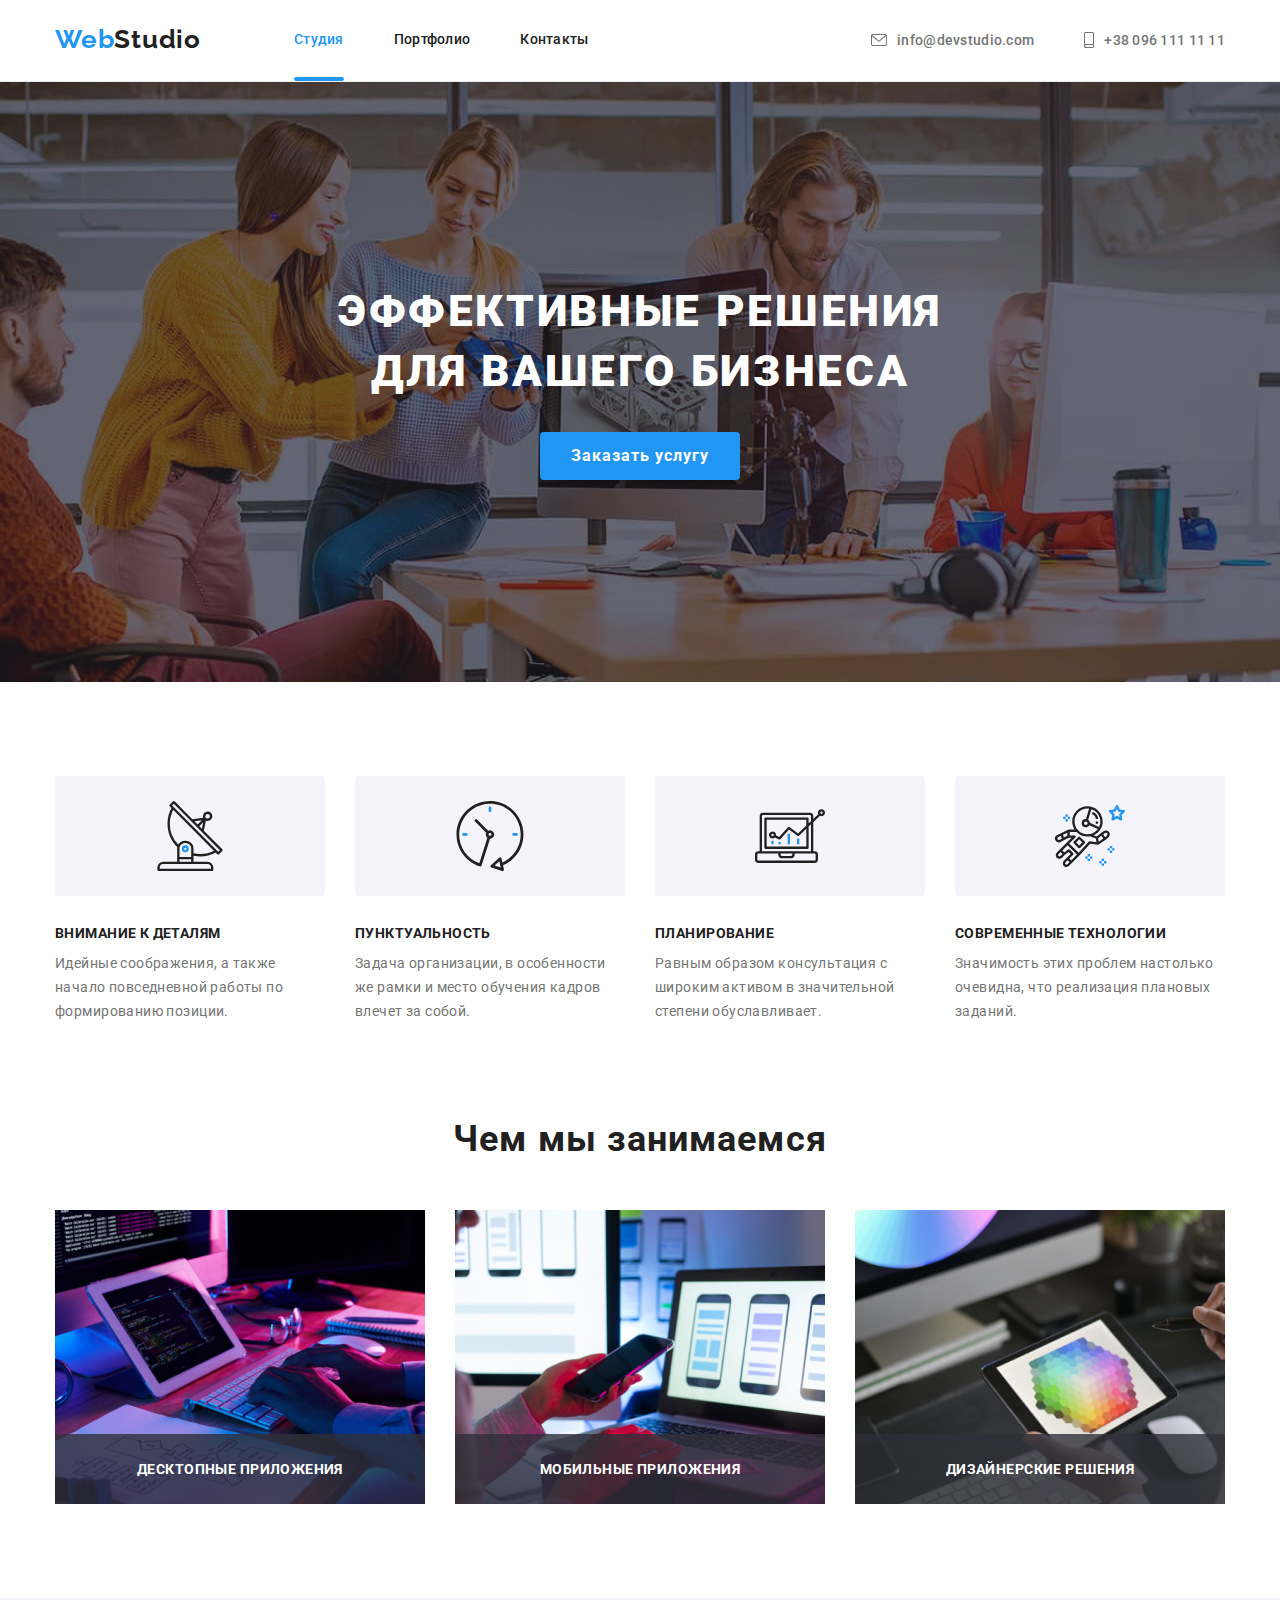
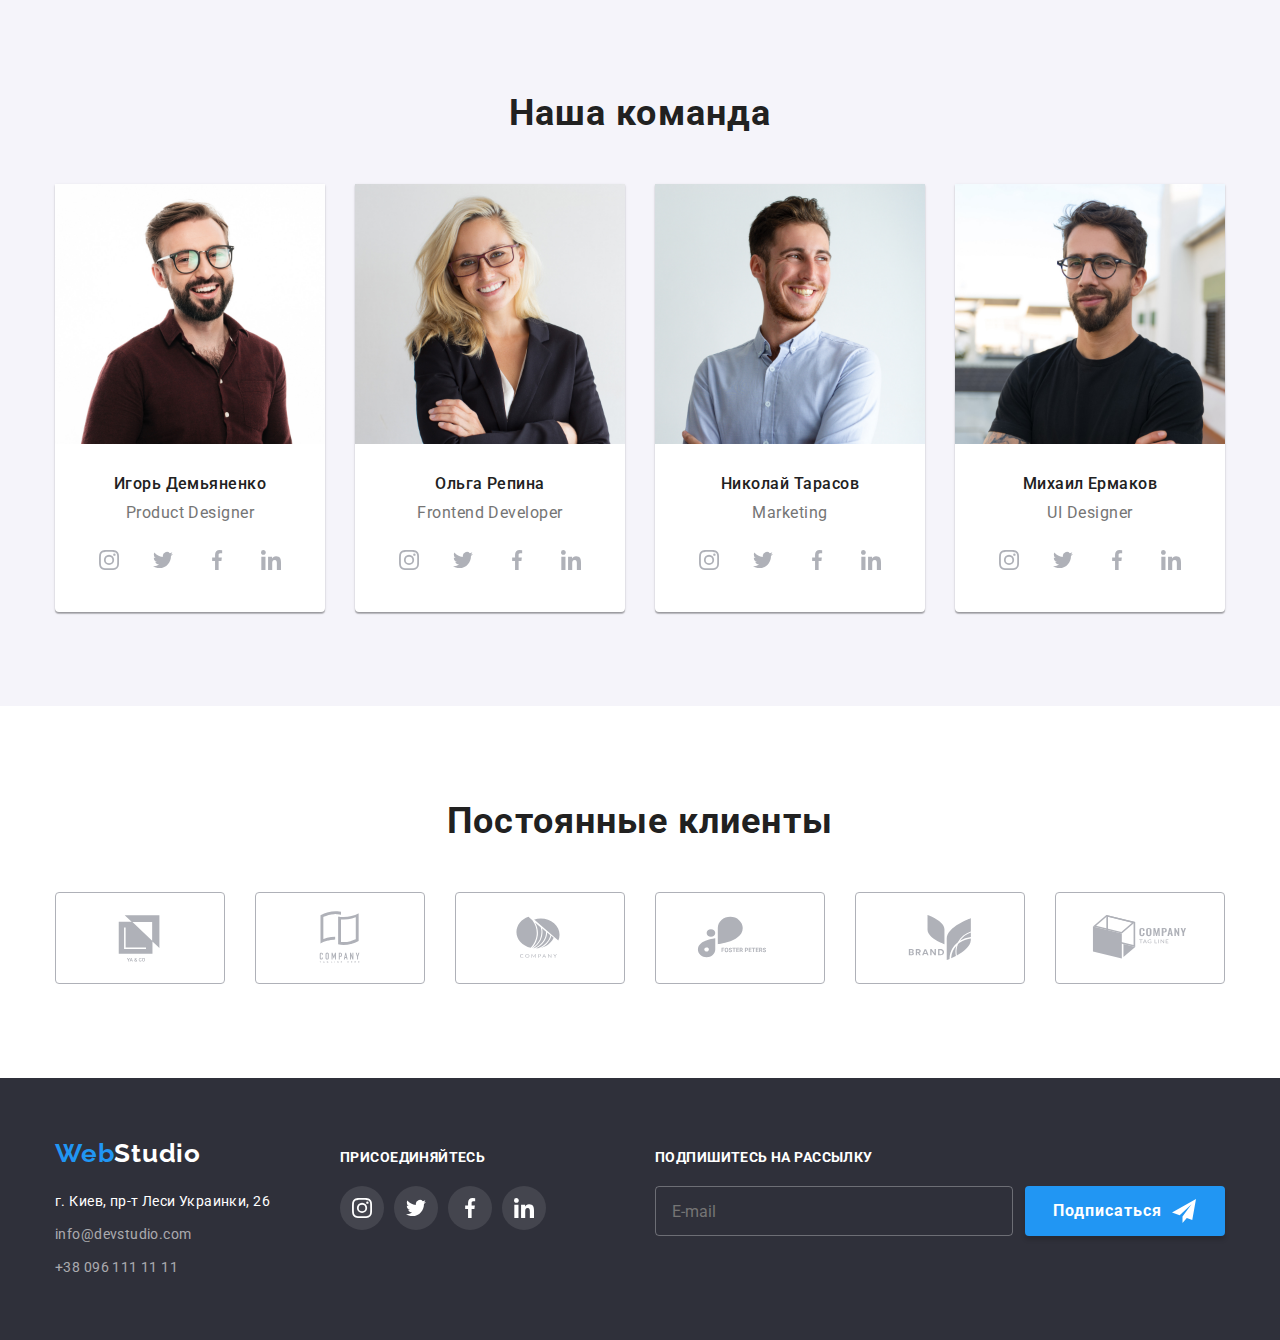
==== index.html @ eac6b968 "Initial commit" ====
<!DOCTYPE html>
<html lang="ru">
<head>
    <meta charset="UTF-8">
    <meta http-equiv="X-UA-Compatible" content="IE=edge">
    <meta name="viewport" content="width=device-width, initial-scale=1.0">
    <title>WebStudio</title>
    <link rel="preconnect" href="https://fonts.googleapis.com">
    <link rel="preconnect" href="https://fonts.gstatic.com" crossorigin>
    <link href="https://fonts.googleapis.com/css2?family=Raleway:wght@700&family=Roboto:wght@400;500;700;900&display=swap" rel="stylesheet">
    <link rel="stylesheet" href="https://cdnjs.cloudflare.com/ajax/libs/modern-normalize/1.1.0/modern-normalize.css">
    <link rel="stylesheet" href="./css/styles.css">
</head>
<body>
    
    <header class="header">
        <div class="container header-container">
       
            <nav class="nav"> 
            
                    <a class="header-link link " href="/"><span class="logo">Web</span><span class="heder-logo">Studio</span></a>
                    <ul class="nav-list list">
                        <li class="nav-item">
                            <a class="nav-link link current" href="./index.html">Студия</a></li>
                        <li  class="nav-item">
                            <a class="nav-link link" href="./portfolio.html">Портфолио</a></li>
                        <li  class="nav-item">
                            <a class="nav-link link " href="">Контакты</a></li>
                    </ul>
            
            </nav>
            <ul class="header-contacts list">
                <li class="header-contact"><a  class="header-email link"  href="mailto:info@devstudio.com">
                    <svg width="16" height="12" class="email-icon" aria-hidden="true" ><use href="./images/icons.svg#icon-envelope"></use></svg>
                    info@devstudio.com</a></li>
                <li class="header-contact"><a  class="header-tel link" href="tel:+380961111111">
                    <svg width="10" height="16" class="email-icon" aria-hidden="true" >
                    <use href="./images/icons.svg#icon-smartphone"></use>
                </svg>+38 096 111 11 11</a></li>
            </ul>
        </div>  
    </header>

    <main>
        <section class="hero section">
          <div class="container">
             <h1 class="hero-title">Эффективные решения для вашего бизнеса</h1>   
             <button class="hero-btn" type="button" data-modal-open>Заказать услугу</button>  
          </div>    
        </section>

        <section class="benefits section"> 
            <div class="container">
                <h2 class="visually-hidden">Особенности</h2>
                <ul class="list benefits-list-icon">
                    <li class="benefits-item-icon"><svg width="70px" height="70px"><use href="./images/icons.svg#icon-antenna-1"></use></svg></li>
                    <li class="benefits-item-icon"><svg width="70px" height="70px"><use href="./images/icons.svg#icon-clock-1"></use></svg></li>
                    <li class="benefits-item-icon"><svg width="70px" height="70px"><use href="./images/icons.svg#icon-diagram-1"></use></svg></li>
                    <li class="benefits-item-icon"><svg width="70px" height="70px"><use href="./images/icons.svg#icon-astronaut-1"></use></svg></li>
                </ul>
                <ul class="benefits-list list">
                    <li class="benefits-item">
                        <h3 class="benefits-item-title">Внимание к деталям</h3>
                        <p class="benefits-item-text">Идейные соображения, а также начало повседневной работы по формированию позиции.</p>
                    </li>
                    <li class="benefits-item">
                        <h3 class="benefits-item-title">Пунктуальность</h3>
                        <p class="benefits-item-text">Задача организации, в особенности же рамки и место обучения кадров влечет за собой.</p>
                    </li>
                    <li class="benefits-item">
                        <h3 class="benefits-item-title">Планирование</h3>
                        <p class="benefits-item-text">Равным образом консультация с широким активом в значительной степени обуславливает.</p>
                    </li>
                    <li class="benefits-item">
                        <h3 class="benefits-item-title">Современные технологии</h3>
                        <p class="benefits-item-text">Значимость этих проблем настолько очевидна, что реализация плановых заданий.</p>
                    </li>
              </ul>
            </div>

        </section>
        <section class="works section">
            <div class="container works-container">
                <h2 class="title">Чем мы занимаемся</h2>
                <ul class="works-list list">
                    <li class="works-item">
                        <img class="works-pic" src="./images/img1.jpg" alt="создаем сайты" width="370" height="294">
                       <div class="works-item-names"><span class="works-item-name">Десктопные приложения</span></div>
                    </li>
                    <li class="works-item">
                        <img class="works-pic" src="./images/img2.jpg" alt="адаптируем под смартфоны" width="370" height="294">
                        <div class="works-item-names"><span class="works-item-name">Мобильные приложения</span></div>
                    </li>
                    <li class="works-item">
                        <img class="works-pic" src="./images/img3.jpg" alt="разрабатываем мобильные приложения" width="370" height="294">
                        <div class="works-item-names"><span class="works-item-name">Дизайнерские решения</span></div>
                    </li>
                </ul>
            </div>
        </section>

        <section class="team section">
            <div class="container">
                <h2 class="title">Наша команда</h2>
            
                <ul class="team-list list">
                    
                    <li class="team-item">
                        <img class="team-foto" src="./images/igor.jpg" alt="фото1" width="270" height="260">
                        <div class="container-team">
                            <h3 class="team-name" >Игорь Демьяненко</h3>
                            <p class="team-position" lang="en">Product Designer</p>
                            <div class="team-socials">
                                <ul class="team-social-list list">
                                    <li><a class="team-social-link" href=""><svg width="20px" height="20px" class="team-social-icon" aria-label="ссылка на instagram">
                                                <use href="./images/icons.svg#icon-instagram-2"></use>
                                            </svg></a></li>
                                    <li><a class="team-social-link" href=""><svg width="20px" height="20px" class="team-social-icon" aria-label="ссылка на twitter">
                                                <use href="./images/icons.svg#icon-twitter-1"></use>
                                            </svg></a></li>
                                    <li><a class="team-social-link" href=""><svg width="20px" height="20px" class="team-social-icon" aria-label="ссылка на facebook">
                                                <use href="./images/icons.svg#icon-facebook-1"></use>
                                            </svg></a></li>
                                    <li><a class="team-social-link" href=""><svg  width="20px" height="20px" class="team-social-icon" aria-label="ссылка на linkedin">
                                                <use href="./images/icons.svg#icon-linkedin-1"></use>
                                            </svg></a></li>
                                </ul>
                            </div>
                        </div>
                    </li>
                    <li class="team-item">
                        <img class="team-foto" src="./images/olga.jpg" alt="фото2" width="270" height="260">
                        <div class="container-team">
                            <h3 class="team-name" >Ольга Репина</h3>
                            <p class="team-position" lang="en">Frontend Developer</p>
                            <div class="team-socials">
                                <ul class="team-social-list list">
                                    <li><a class="team-social-link" href=""><svg width="20px" height="20px" class="team-social-icon" aria-label="ссылка на instagram">
                                                <use href="./images/icons.svg#icon-instagram-2"></use>
                                            </svg></a></li>
                                    <li><a class="team-social-link" href=""><svg width="20px" height="20px" class="team-social-icon" aria-label="ссылка на twitter">
                                                <use href="./images/icons.svg#icon-twitter-1"></use>
                                            </svg></a></li>
                                    <li><a class="team-social-link" href=""><svg width="20px" height="20px" class="team-social-icon" aria-label="ссылка на facebook">
                                                <use href="./images/icons.svg#icon-facebook-1"></use>
                                            </svg></a></li>
                                    <li><a class="team-social-link" href=""><svg width="20px" height="20px" class="team-social-icon" aria-label="ссылка на linkedin">
                                                <use href="./images/icons.svg#icon-linkedin-1"></use>
                                            </svg></a></li>
                                </ul>
                            </div>

                        </div>
                    </li>
                    <li class="team-item">
                        <img class="team-foto" src="./images/nikolay.jpg" alt="фото3" width="270" height="260">
                        <div class="container-team">
                            <h3 class="team-name" >Николай Тарасов</h3>
                            <p class="team-position" lang="en">Marketing</p>
                            <div class="team-socials">
                                <ul class="team-social-list list">
                                    <li><a class="team-social-link" href=""><svg width="20px" height="20px" class="team-social-icon" aria-label="ссылка на instagram">
                                                <use href="./images/icons.svg#icon-instagram-2"></use>
                                            </svg></a></li>
                                    <li><a class="team-social-link" href=""><svg width="20px" height="20px" class="team-social-icon" aria-label="ссылка на twitter">
                                                <use href="./images/icons.svg#icon-twitter-1"></use>
                                            </svg></a></li>
                                    <li><a class="team-social-link" href=""><svg width="20px" height="20px" class="team-social-icon" aria-label="ссылка на facebook">
                                                <use href="./images/icons.svg#icon-facebook-1"></use>
                                            </svg></a></li>
                                    <li><a class="team-social-link" href=""><svg width="20px" height="20px" class="team-social-icon" aria-label="ссылка на linkedin">
                                                <use href="./images/icons.svg#icon-linkedin-1"></use>
                                            </svg></a></li>
                                </ul>
                            </div>

                        </div>
                    </li>
                    <li class="team-item">
                        <img class="team-foto" src="./images/mikhail.jpg" alt="фото4" width="270" height="260">
                        <div class="container-team">
                            <h3 class="team-name" >Михаил Ермаков</h3>
                            <p class="team-position" lang="en">UI Designer</p>
                            <div class="team-socials">
                                <ul class="team-social-list list">
                                    <li><a class="team-social-link" href=""><svg width="20px" height="20px" class="team-social-icon" aria-label="ссылка на instagram">
                                                <use href="./images/icons.svg#icon-instagram-2"></use>
                                            </svg></a></li>
                                    <li><a class="team-social-link" href=""><svg width="20px" height="20px" class="team-social-icon" aria-label="ссылка на twitter">
                                                <use href="./images/icons.svg#icon-twitter-1"></use>
                                            </svg></a></li>
                                    <li><a class="team-social-link" href=""><svg width="20px" height="20px" class="team-social-icon" aria-label="ссылка на facebook">
                                                <use href="./images/icons.svg#icon-facebook-1"></use>
                                            </svg></a></li>
                                    <li><a class="team-social-link" href=""><svg width="20px" height="20px" class="team-social-icon" aria-label="ссылка на linkedin">
                                                <use href="./images/icons.svg#icon-linkedin-1"></use>
                                            </svg></a></li>
                                </ul>
                            </div>

                        </div>
                    </li>
                </ul>
            
         </div>
        </section>
        <section class="section">
            <div class="container">
                <h2 class="title">Постоянные клиенты</h2>
                <div>
                    <ul class="client-list list">
                        <li class="client-item"><svg width="106px" height="60px" class="client-icon"><use href="./images/icons.svg#icon-logo1"></use></svg></li>
                        <li class="client-item"><svg width="106px" height="60px" class="client-icon"><use href="./images/icons.svg#icon-logo2"></use></svg></li>
                        <li class="client-item"><svg width="106px" height="60px" class="client-icon"><use href="./images/icons.svg#icon-logo3"></use></svg></li>
                        <li class="client-item"><svg width="106px" height="60px" class="client-icon"><use href="./images/icons.svg#icon-logo4"></use></svg></li>
                        <li class="client-item"><svg width="106px" height="60px" class="client-icon"><use href="./images/icons.svg#icon-logo5"></use></svg></li>
                        <li class="client-item"><svg width="106px" height="60px" class="client-icon"><use href="./images/icons.svg#icon-logo6"></use></svg></li>
                    </ul>
                </div>
            </div>
        </section>
    </main>

    <footer class="footer">
        <div class="container footer-flex">
            <div class="footer-contakt">
                <a class="footer-link link " href="/"><span class="logo">Web</span><span class="footer-logo">Studio</span> </a>
                <address class="footer-address">
                    <ul class="footer-list list">
                        <li class="footer-item" ><a class="footer-item-link link " href="https://goo.gl./maps/wizjQyX9kH2uUNJ5A" target="_blank" rel="noreferrer noopener">г. Киев, пр-т Леси Украинки, 26</a></li>
                        <li class="footer-item" ><a class="footer-item-link link post " href="mailto:info@devstudio.com">info@devstudio.com</a> </li>
                        <li class="footer-item" ><a class="footer-item-link link phone" href="tel:+380961111111">+38 096 111 11 11</a></li>
                    </ul>
       
                </address> 
            </div>
            <div class="footer-socials">
                <h2 class="footer-edd">присоединяйтесь</h2>
                  <ul class="footer-social-list list">
                     <li><a class="footer-social-link" href=""><svg width="20px" height="20px" class="footer-social-icon" aria-label="ссылка на instagram"><use href="./images/icons.svg#icon-instagram-2"></use></svg></a></li>
                     <li><a class="footer-social-link" href=""><svg width="20px" height="20px" class="footer-social-icon" aria-label="ссылка на twitter"><use href="./images/icons.svg#icon-twitter-1"></use></svg></a></li>
                     <li><a class="footer-social-link" href=""><svg width="20px" height="20px" class="footer-social-icon" aria-label="ссылка на facebook"><use href="./images/icons.svg#icon-facebook-1"></use></svg></a></li>
                     <li><a class="footer-social-link" href=""><svg width="20px" height="20px" class="footer-social-icon" aria-label="ссылка на linkedin"><use href="./images/icons.svg#icon-linkedin-1"></use></svg></a></li>
                  </ul>
           </div>
        <div class="footer-form-container">
            <h2 class="footer-edd">Подпишитесь на рассылку</h2>
            <form class="footer-form" name="footer-form" autocomplete="on">
                <input class="footer-form-email" type="email" id="footer-form-email" name="email" placeholder="E-mail" required>
                <label class="visually-hidden" for="footer-form-email">Почта</label>
                
                <button class="footer-form-btn button hero-btn" type="submit">Подписаться
                    <svg width="24px" height="24px" class="footer-form-btn-icon">
                        <use href="./images/icons.svg#icon-icon-send"></use>
                    </svg>
                </button>
        
            </form>
        </div>
        </div>

    </footer>

    <div class="backdrop is-hidden" data-modal>
        <div class="modal">
            <button class="modal-close-btn" type="button" data-modal-close><svg width="11px" height="11px" class="modal-close" aria-label="закрыть модальное окно">
                <use href="./images/icons.svg#icon-vector"></use>
            </svg></button>
            <div class="modal-container">
                <h2 class="modal-title">Оставьте свои данные, мы вам перезвоним</h2>
               <form class="form" name="modal-form" autocomplete="on" novalidate>
                <fieldset>
                    <div class="form-field">
                        <label class="form-field-label" for="user-name">Имя</label>
                        <div class="form-field-inner">
                            <input class="form-field-input" id="user-name" type="text" name="name">
                            <svg width="18px" height="18px" class="form-field-icon" aria-hidden="true">
                                <use href="./images/icons.svg#icon-person-black"></use>
                            </svg>
                        </div>
                    
                    </div>
                    <div class="form-field">
                        <label class="form-field-label" for="user-tel">Телефон</label>
                        <div class="form-field-inner">
                            <input class="form-field-input" id="user-tel" type="tel" name="tel">
                            <svg width="18px" height="18px" class="form-field-icon" aria-hidden="true">
                                <use href="./images/icons.svg#icon-phone-black"></use>
                            </svg>
                        </div>
                    
                    </div>
                    <div class="form-field">
                        <label class="form-field-label" for="user-email">Почта</label>
                        <div class="form-field-inner">
                            <input class="form-field-input" id="user-email" type="text" name="email">
                            <svg width="18px" height="18px" class="form-field-icon" aria-hidden="true">
                                <use href="./images/icons.svg#icon-email-black"></use>
                            </svg>
                        </div>
                    
                    </div>
                </fieldset>

                <fieldset>
                    <div class="form-field-text">
                        <label class="form-field-label" for="user-comment">Комментарий</label>
                        <textarea class="form-field-textarea" name="user-comment" id="user-comment" placeholder="Введите текст"></textarea>
                    
                    </div>
                </fieldset>
                
                <div class="form-field-checkbox">
                    <div class="checkbox-control">
                        <input class="checkbox-input" id="term-condition" type="checkbox" name="term-condition">
                        <svg width="16px" height="15px" class="checkbox-icon" aria-hidden="true">
                            <use href="./images/icons.svg#icon-vector2"></use>
                        </svg>
                        <svg width="16px" height="15px" class="checkbox-icon-checked" aria-hidden="true">
                            <use href="./images/icons.svg#icon-icon-check"></use>
                        </svg>
                    </div>
                    <label class="checkbox-label" for="term-condition">Соглашаюсь с рассылкой и принимаю&nbsp;
                        <a class="form-field-link" href="">Условия договора</a></label>
                </div>
                <div class="form-field">
                    <button class="button hero-btn modal-form-btn" type="submit">Отправить</button>
                </div>
               </form>
            </div>
        </div>
    </div>

    <script src="./js/modal.js"></script>

</body>
</html>
---- css/styles.css ----
/* font-family: 'Raleway', sans-serif;
font-family: 'Roboto', sans-serif; */

/* #212121
#757575
#FFFFFF
#2196F3
#000000
#2F303A
#FFFFFF
#ECECEC
#F5F4FA

#212121
#757575
#FFFFFF */
:root{
    --main-font:'Roboto', sans-serif;
    --secondary-font:'Raleway', sans-serif;
    --white-txt-cl:#FFFFFF;
    --black-txt-cl:#212121;
    --gray-txt-cl:#757575;
    --blu-cl:#2196F3;
    --bg-cl:#2F303A;
     }
body {
    font-family:var(--main-font);
    font-size: 14px;
    line-height: 1.71;
    letter-spacing: 0.03em;
    color:var(--gray-txt-cl);
    }
        html {
            box-sizing: border-box;
        }
    
        *,
        *::after,
        *::before {
            box-sizing: inherit;
        }
    
        /* Стили для обнуления верхних отступов у элементов */
        h1,
        h2,
        h3,
        h4,
        h5,
        h6,
        p {
            margin-top: 0;
        }
    
        /* Класс для обнуления базовых свойств у списков (ul) */
        .list {
            list-style: none;
            padding-left: 0;
            margin: 0;
        }
    
        /* Класс для обнуления базовых свойств у ссылок */
        .link {
            text-decoration: none;
            color: inherit;
        }
    
        /* Свойства для корректного отображения картинок */
        img {
            display: block;
            max-width: 100%;
            height: auto;
        }
    
        /* Свойства для обнуления курсива у address */
        address {
            font-style: normal;
        }
h1, 
h2, 
h3, 
p,
ul
    {
        margin-top: 0;
        margin-bottom: 0;
        margin-left: 0;
        margin-right: 0;
    }
fieldset {
    margin: 0;
    padding: 0;
    border: 0;
}
.list {
        padding-left: 0;
        margin-top: 0;
        margin-bottom: 0;
        list-style: none;
      }
      
.link {
        text-decoration: none;
    }
.container {
    width: 1200px;
    padding-left: 15px;
    padding-right: 15px;
    margin-left: auto;
    margin-right: auto;
    }

.header {
    padding-top: 24px;
    padding-bottom: 25px;
    border-bottom: 1px solid #ECECEC;
    }
.nav-list {
    display: flex;
    align-items: center;
    }
.nav {
    display: flex;
    align-items: center;
   
    }
.header-contacts {
    display: flex;
    align-items: center;
    margin-left: auto;    
    }
.header-contact:not(:last-child){
    margin-right: 50px;

}
.header-container {
    display: flex;
    align-items: center;
    }  

.header-link {
    margin-right: 93px;
    }
.nav-item {
    position: relative;
    margin-right: 50px;
    }
.nav-item:last-child {
    margin-right: 0;
}

.logo    
   {
    font-family:var(--secondary-font);
    font-weight: 700;
    font-size: 26px;
    line-height: 1.19;  
    letter-spacing: 0.03em;  
    color:var(--blu-cl);
   } 
.heder-logo
   {
    font-family:var(--secondary-font);
    font-weight: 700;
    font-size: 26px;
    line-height: 1.19;  
    letter-spacing: 0.03em;  
    color:var(--black-txt-cl);
   }
.nav-link.current::after
{
    content: "";
    position: absolute;
    left: 0;
    bottom: 0;
    transform: translateY(29px);
    border-radius: 2px;

    display: block;
    width: 100%;
    height: 4px;
    background-color: var(--blu-cl);

    
}

.nav-link 
   {
    font-weight: 500;
    font-size: 14px;
    line-height: 1.14;
    letter-spacing: 0.02em; 
    color: #212121;

    transition-property: color;
        transition-duration: 250ms;
        transition-timing-function: cubic-bezier(0.4, 0, 0.2, 1);

   }
.nav-link:hover,
.nav-link:focus, 
.header-email:hover,
.header-email:focus,
.header-tel:hover,
.header-tel:focus
   {
     color: var(--blu-cl);
   }
.nav-list .nav-link.current
   {
    color: var(--blu-cl);
   }
.header-email,
.header-tel 
   {
    display: flex;
    font-weight: 500;
    font-size: 14px;
    line-height: 16px;
    letter-spacing: 0.02em; 
    color: #757575;
    align-items: center;
    gap: 10px;
    
    transition-property: color;
        transition-duration: 250ms;
        transition-timing-function: cubic-bezier(0.4, 0, 0.2, 1);
 
   }
.email-icon {
    fill: currentColor;
}
.section {
    padding-top: 94px;
    padding-bottom: 94px;
    }
.hero-title {
        font-weight: 900;
        font-size: 44px;
        line-height: 1.36;
        text-align: center;
        letter-spacing: 0.06em;
        text-transform: uppercase;
        color:var(--white-txt-cl);
        max-width: 696px;
        margin-left: auto;
        margin-right: auto;
        margin-bottom: 30px;

    }
.hero 
    {   max-width: 1600px;
        height: 600px;
        margin-left: auto;
        margin-right: auto;
        background-image: linear-gradient(to left, rgba(47, 48, 58, 0.4), rgba(47, 48, 58, 0.4)),
        url(../images/img.jpg);
        background-repeat: no-repeat;
        background-position: center;
        background-size: cover;
        
        padding-top: 200px;
        padding-bottom: 200px;
        background-color:var(--bg-cl);
    }
    .visually-hidden {
        position: absolute;
        width: 1px;
        height: 1px;
        margin: -1px;
        border: 0;
        padding: 0;
        white-space: nowrap;
        clip-path: inset(100%);
        clip: rect(0 0 0 0);
        overflow: hidden;
      }
.benefits-list {
    display: flex;
    justify-content: space-between; 
    }
.benefits-item {
    width: 270px;
}
.benefits-item-title
    {
    font-weight: 700;
    font-size: 14px;
    line-height: 1.14;
    letter-spacing: 0.03em;
    text-transform: uppercase;
    color:var(--black-txt-cl);
    margin-bottom: 10px;
    }
.benefits-item-text
    {
    font-size: 14px;
    letter-spacing: 0.03em;
    }
.benefits-list-icon{
    display: flex;
    justify-content: space-between;
    margin-bottom: 30px;

}
.benefits-item-icon{
    display: flex;
    align-items: center;
    width: 270px;
    height: 120px;
    background-color: #F5F4FA;
    border-radius: 4px;
    justify-content: center;
    

}
.title {
    margin-bottom: 50px;
    font-weight: 700;
    font-size: 36px;
    line-height: 1.17;
    text-align: center;
    letter-spacing: 0.03em;
    color:var(--black-txt-cl);
}
.works {
    padding-top: 0;

    }
.works-list {
    display: flex;
    justify-content:center;
    }
.works-item {
    position: relative;
    margin-right: 30px;
}
.works-item:last-child {
    margin-right: 0;
  }
.works-item-name {
    font-family: var(--main-font);
    font-style: normal;
    font-weight: 700;
    font-size: 14px;
    line-height: 16px;
    text-align: center;
    letter-spacing: 0.03em;
    text-transform: uppercase;
    color: var(--white-txt-cl);

    position: absolute;

    top: 50%;
    left: 50%;
    transform: translate(-50%,-50%);
    width: 100%;


}
.works-item-names {
    position: absolute;
    background-color: rgba(47, 48, 58, 0.8);
    width: 370px;
    height: 70px;
    bottom: 0;
}
.hero-btn {
    margin-left: auto;
    margin-right: auto;
    padding: 9px 31px;
    font-family: inherit;
    font-weight: 700;
    font-size: 16px;
    line-height: 1.87;
    display: flex;
    align-items: center;
    text-align: center;
    letter-spacing: 0.06em;
    color:var(--white-txt-cl);
    background: var(--blu-cl);
    box-shadow: 0px 4px 4px rgba(0, 0, 0, 0.15);
    border-radius: 4px;
    cursor: pointer;
    border: none;

    transition-property: background;
        transition-duration: 250ms;
        transition-timing-function: cubic-bezier(0.4, 0, 0.2, 1);

}
.hero-btn:hover{
    background: #188CE8;
}
.team  {
    background-color:#F5F4FA;
    }
.team-item {
background: var(--white-txt-cl);
box-shadow: 0px 1px 3px rgba(0, 0, 0, 0.12), 0px 1px 1px rgba(0, 0, 0, 0.14), 0px 2px 1px rgba(0, 0, 0, 0.2);
border-radius: 0px 0px 4px 4px;
}
.team-name
    {
    font-weight: 500;
    font-size: 16px;
    line-height: 1.19;
    text-align: center;
    letter-spacing: 0.03em;
    color:var(--black-txt-cl);
    margin-bottom: 10px;
    }
.team-position
    {
    font-size: 16px;
    line-height: 1.19;
    text-align: center;
    letter-spacing: 0.03em;
    }
.team-list {
    display: flex;
    justify-content: space-between;
    }
.team-foto {
    display: block;
    max-width: 100%;
    height: auto;
}

.container-team {
    padding-top: 30px;
    padding-bottom: 30px;
}
.team-social-list{
    display: flex;
    justify-content: center;
    margin-top: 16px;
    gap: 10px;
    
}
.team-social-link{
    display: flex;
    width: 44px;
    height: 44px;
    color:#AFB1B8;
    border-radius: 50%;
    justify-content: center;
    align-items: center;

    transition-property: background-color, color ;
        transition-duration: 250ms;
        transition-timing-function: cubic-bezier(0.4, 0, 0.2, 1);
    
}

.team-social-link:hover,
.team-social-link:focus{
    background-color: var(--blu-cl);
    color: var(--white-txt-cl);
}
.team-social-icon{
    fill: currentColor;
transition-property: fill ;
    transition-duration: 250ms;
    transition-timing-function: cubic-bezier(0.4, 0, 0.2, 1);

}
.team-social-icon:hover,
.team-social-icon:focus{
    fill: currentColor;
}
.client-list{
    display: flex;
    justify-content: space-between;
}
.client-item{
    display: flex;
    width: 170px;
    height: 92px;
    border: 1px solid #AFB1B8;
    border-radius: 4px;
    color: #AFB1B8;
    align-items: center;
    justify-content: center;

    transition-property: border, color;
        transition-duration: 250ms;
        transition-timing-function: cubic-bezier(0.4, 0, 0.2, 1);

}
.client-item:hover,
.client-item:focus{
    color:var(--blu-cl);
    border: 1px solid var(--blu-cl);
}
.client-icon{
    fill: currentColor;
}

.subtitle
    {
    font-weight: 700;
    font-size: 18px;
    line-height: 2;
    letter-spacing: 0.06em;
    color:var(--black-txt-cl);
    margin-bottom: 4px;
    
    }
.container-works {
    padding: 20px 24px;
    border-bottom: 1px solid #EEEEEE;
    border-left: 1px solid #EEEEEE;
    border-right: 1px solid #EEEEEE ;
}
.img-works {
    display: block;
    max-width: 100%;
}
.works-text
    {
    font-size: 16px;
    line-height: 1.87;
    letter-spacing: 0.03em;
    
    }
.btn-item
    {
    font-family: inherit;;
    font-weight: 500;
    font-size: 16px;
    line-height: 1.62;
    text-align: center;
    letter-spacing: 0.03em;
    color:var(--black-txt-cl);
    background-color:#F5F4FA;
    border-radius: 4px;
    cursor: pointer;
    padding: 6px 22px; 
    border: none;
    
    transition-property: background-color,color,box-shadow;
        transition-duration: 250ms;
        transition-timing-function: cubic-bezier(0.4, 0, 0.2, 1);
      }
.btn-item.active-btn{
    color: var(--white-txt-cl);
    background-color: var(--blu-cl);
        
        
}
.btn:not(:last-child) {
    margin-right: 8px;
}

.btn-item:hover,
.btn-item:focus {
    color:var(--white-txt-cl);
    background-color:var(--blu-cl);
    box-shadow: 0px 3px 1px rgba(0, 0, 0, 0.1), 0px 1px 2px rgba(0, 0, 0, 0.08), 0px 2px 2px rgba(0, 0, 0, 0.12);
}

.btn-list {
    display: flex;
    justify-content: center;
    margin-bottom: 50px;

}
.works-card {
    display: flex;
    flex-wrap: wrap;
}
.works-item-card {
    margin-right: 30px;
    margin-bottom: 30px;

    transition-property: box-shadow;
    transition-duration: 250ms;
    transition-timing-function: cubic-bezier(0.4, 0, 0.2, 1);
   
}
.works-item-card:hover{
    box-shadow: 0px 1px 1px rgba(0, 0, 0, 0.12), 0px 4px 4px rgba(0, 0, 0, 0.06), 1px 4px 6px rgba(0, 0, 0, 0.16);
}
.works-item-card:hover .works-card-overlay {
    transform: translateY(0);
    
}
.works-item-card:nth-child(3n) {
    margin-right: 0;
} 
.works-item-card:nth-last-child(-n + 3) {
    margin-bottom: 0;
}
.works-item-container{
    position: relative;
    overflow: hidden;

}

.works-card-overlay{
    position: absolute;
    top: 0;
    left: 0;
    width: 100%;
    height: 100%;
    background: rgba(33, 150, 243, 0.9);
    color: var(--white-txt-cl);
    padding: 63px 24px;
    transform: translateY(101%);

    transition-property: transform;
        transition-duration: 250ms;
        transition-timing-function: cubic-bezier(0.4, 0, 0.2, 1);

}
.works-text-overlay{
    font-family: var(--main-font);
        font-style: normal;
        font-weight: 400;
        font-size: 18px;
        line-height: 1.56;
        letter-spacing: 0.03em;
    
        color: var(--white-txt-cl);
}

.footer 
    {   
        padding-top: 60px;
        padding-bottom: 60px;
        background-color:var(--bg-cl);
    }
.footer-logo
    {
    font-family:var(--secondary-font);
    font-weight: 700;
    font-size: 26px;
    line-height: 1.19;  
    letter-spacing: 0.03em;  
    color:var(--white-txt-cl);
 
    }

address
    {
     margin-top: 20px;
     font-style: normal;   
    }
.footer-item-link
    {
    font-size: 14px;
    letter-spacing: 0.03em;
    color:var(--white-txt-cl);

    transition-property: color;
        transition-duration: 250ms;
        transition-timing-function: cubic-bezier(0.4, 0, 0.2, 1);
    }
.post,
.phone
    {
        color:rgba(255, 255, 255, 0.6);;   
    }
.footer-item-link:hover,
.footer-item-link:focus
   {
     color: var(--blu-cl);
   }
.footer-item:not(:last-child) {
    margin-bottom: 9px;
}
.footer-social-link {
    display: flex;
    width: 44px;
    height: 44px;
    border-radius: 50%;
    background-color: rgba(255, 255, 255, 0.1);
    justify-content: center;
    align-items: center;
    color: var(--white-txt-cl);

    transition-property: background-color;
        transition-duration: 250ms;
        transition-timing-function: cubic-bezier(0.4, 0, 0.2, 1);
    }
.footer-social-link:hover,
.footer-social-link:focus {
    
    background-color: var(--blu-cl);
    
}

.footer-social-list {
        display: flex;
        width: 206px;
        height: 44px;
        justify-content: space-between;
        
    }
    
.footer-social-icon {

    fill: currentColor;
    transition-property: fill ;
        transition-duration: 250ms;
        transition-timing-function: cubic-bezier(0.4, 0, 0.2, 1);
}
.footer-social-icon:hover{
    fill: currentColor;
}
.footer-contakt {
    margin-right: 70px;
}

.footer-flex {
    display: flex;
    align-items:baseline;
}
.footer-edd{
    font-family: var(--main-font);
    font-weight: 700;
    font-size: 14px;
    line-height: 1.14;
    letter-spacing: 0.03em;
    text-transform: uppercase;
    color: var(--white-txt-cl);
    margin-bottom: 20px;
    

}
.footer-form-container{
    margin-left: auto;
}
.footer-form{
    display: flex;
    align-items: center;
}
.footer-form-email{
    display: flex;
        align-items: center;
        min-width: 358px;
        height: 50px;
        padding: 0;
        padding-left: 16px;
        margin-right: 12px;
    
        font-size: 16px;
        line-height: 1.25;
        color: rgba(255, 255, 255, 0.6);
    
        background-color: transparent;
        border: 1px solid rgba(255, 255, 255, 0.3);
        border-radius: 4px;

        outline: none;

        cursor: pointer;

        transition-property: border-color;
            transition-duration: 250ms;
            transition-timing-function: cubic-bezier(0.4, 0, 0.2, 1);
}
.footer-form-email:focus{
    border-color: var(--blu-cl);
}
.footer-form-btn{
    margin-left: 0;
    margin-right: 0;
    width: 200px;
    height: 50px;
    padding-left: 28px;
    padding-right: 28px;
}
.footer-form-btn-icon{
    width: 24px;
        height: 24px;
        margin-left: 10px;
        fill: var(--white-txt-cl);
        
}
.form-field-label{
    display: block;
    margin-bottom: 4px;
    
    font-weight: 400;
        font-size: 12px;
        line-height: 1.16;
        letter-spacing: 0.01em;

        cursor: pointer;
    
}
.form-field-input{
    width: 100%;
    height: 40px;
    padding: 12px 12px 12px 42px;
    border:1px solid rgba(33, 33, 33, 0.2);
    border-radius: 4px;
    outline: none; 

    cursor: pointer;

    transition-property: border-color;
        transition-duration: 250ms;
        transition-timing-function: cubic-bezier(0.4, 0, 0.2, 1);
    
}
.form-field-input:focus{
    border-color: var(--blu-cl);
}
.form-field-input:focus + .form-field-icon{
    fill: var(--blu-cl);
}
.form-field-textarea:focus-within{
    border: 1px solid var(--blu-cl);
}
.form-field{
    margin-bottom: 10px;
}
.form-field-inner{
    position: relative;
}
.form-field-icon {
    position: absolute;
    top: 50%;
    left: 14px;
    transform: translateY(-50%);
    fill: var(--black-txt-cl);

    cursor: pointer;

    transition-property: fill;
        transition-duration: 250ms;
        transition-timing-function: cubic-bezier(0.4, 0, 0.2, 1);
}
.form-field-textarea{
    padding: 12px 16px;
    width: 100%;
    min-height: 120px;
    border: 1px solid rgba(33, 33, 33, 0.2);
    border-radius: 4px;
    resize: none;
    outline: none;

    cursor: pointer;

    transition-property: border;
        transition-duration: 250ms;
        transition-timing-function: cubic-bezier(0.4, 0, 0.2, 1);
}
.form-field-link{
    color: var(--blu-cl);
    
}
.modal-form-btn{
    width: 200px;
    height: 50px;
    padding: 10px 55px;

}
.form-field-text{
    margin-bottom: 20px;
}
.form-field-checkbox{
    margin-bottom: 30px;
    display: flex;
    justify-content: center;
    align-items: center;
    

}
.checkbox-input{
    appearance: none;
    cursor: pointer;
}
/*.checkbox-control{
    display: flex;
    justify-content: center;
    align-items: center;
    width: 16px;
    height: 15px;
    margin-right: 7px;

   
    

}
/*.checkbox-icon{
    opacity: 0;
    fill: var(--black-txt-cl);
}
.checkbox-input:checked + .checkbox-icon{
    opacity: 1;

}*/
.checkbox-control{
    position: relative;
    display: flex;
    justify-content: center;
    align-items: center; 
    padding-left: 24px;
        
}
.checkbox-icon {
    position: absolute;
    left: 0;
    top: 50%;
    transform: translateY(-50%);
    opacity: 1;

    transition-property: opacity;
        transition-duration: 250ms;
        transition-timing-function: cubic-bezier(0.4, 0, 0.2, 1);

}

.checkbox-input:checked~.checkbox-icon {
    opacity: 0;
}

.checkbox-icon-checked {
    position: absolute;
    left: 0;
    top: 50%;
    transform: translateY(-50%);

    opacity: 0;

    transition-property: opacity;
        transition-duration: 250ms;
        transition-timing-function: cubic-bezier(0.4, 0, 0.2, 1);

}

.checkbox-input:checked~.checkbox-icon-checked {
    opacity: 1;
}
.backdrop{
    position: fixed;
    top: 0;
    left: 0;
    width: 100%;
    height: 100%;
    background-color: rgba(0, 0, 0, 0.2);
    transition: opacity 500ms, visibility 500ms;
}

.modal{
    position:absolute;
    top: 50%;
    left: 50%;
    transform: translate(-50%, -50%);
    width: 528px;
    max-height: 581px;
    height: 100%;
    box-shadow: 0px 1px 3px rgba(0, 0, 0, 0.12), 0px 1px 1px rgba(0, 0, 0, 0.14), 0px 2px 1px rgba(0, 0, 0, 0.2);
    border-radius: 4px;
    background-color: var(--white-txt-cl);
}
.modal-close-btn{
    position: absolute;
    top: 8px;
    right: 8px;
    border-radius: 50%;
    border: 1px solid rgba(0, 0, 0, 0.1);
    width: 30px;
    height: 30px;
    background-color: var(--white-txt-cl);

    cursor: pointer;

    
}

.modal-close-btn:hover .modal-close {
    fill: var(--blu-cl);
}
.modal-close-btn:focus .modal-close {
    fill: var(--blu-cl);
}
.modal-close{
    position:absolute;
    top: 50%;
    left: 50%;
    transform: translate(-50%, -50%);

    fill: #000000;

    transition-property: fill;
        transition-duration: 250ms;
        transition-timing-function: cubic-bezier(0.4, 0, 0.2, 1);
}

.is-hidden{
    opacity: 0;
    visibility: hidden;
    pointer-events: none;
}
.modal-container{
    padding:40px ;
}
.modal-title{
    font-family:var(--main-font);
        font-style: normal;
        font-weight: 700;
        font-size: 20px;
        line-height: 1.15;
        text-align: center;
        letter-spacing: 0.03em;
    
        color:var(--black-txt-cl);
        margin-bottom: 12px;
}
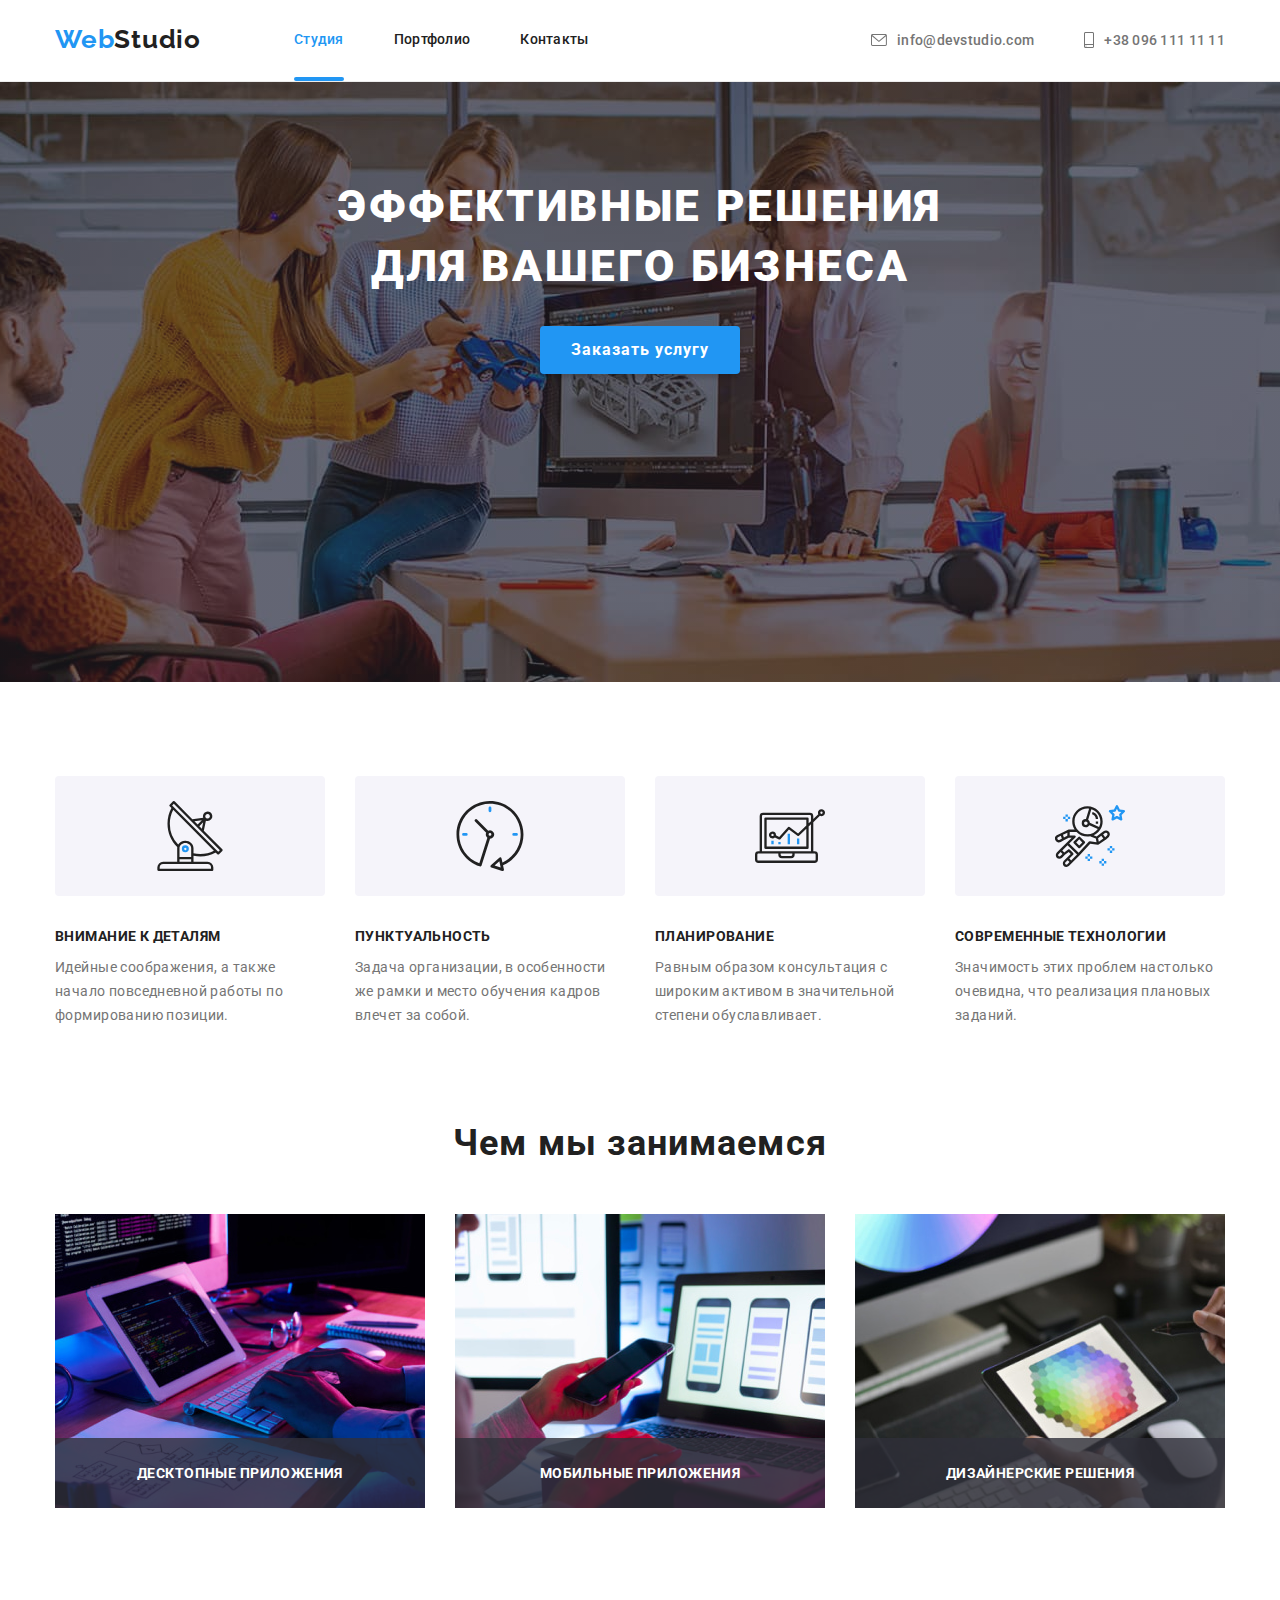
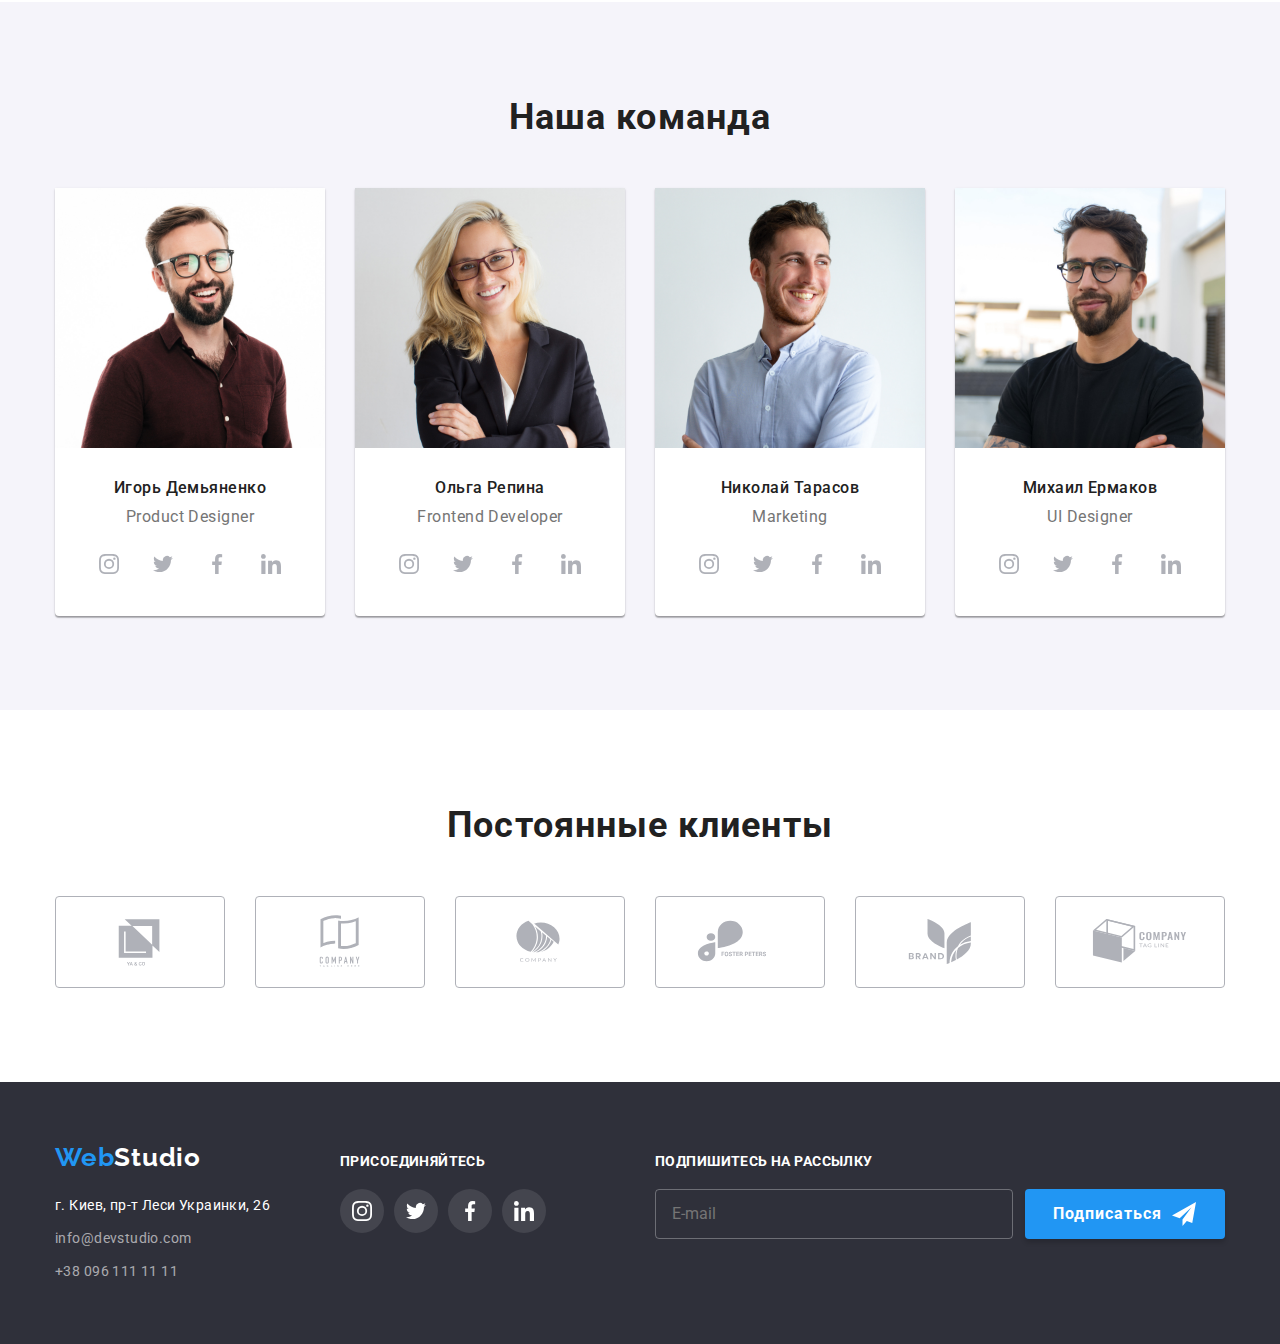
==== commit 61229352: "add scss" ====
--- a/index.html
+++ b/index.html
@@ -9,32 +9,32 @@
     <link rel="preconnect" href="https://fonts.gstatic.com" crossorigin>
     <link href="https://fonts.googleapis.com/css2?family=Raleway:wght@700&family=Roboto:wght@400;500;700;900&display=swap" rel="stylesheet">
     <link rel="stylesheet" href="https://cdnjs.cloudflare.com/ajax/libs/modern-normalize/1.1.0/modern-normalize.css">
-    <link rel="stylesheet" href="./css/styles.css">
+    <link rel="stylesheet" href="./css/main.min.css">
 </head>
 <body>
     
     <header class="header">
-        <div class="container header-container">
+        <div class="container header__container">
        
             <nav class="nav"> 
             
-                    <a class="header-link link " href="/"><span class="logo">Web</span><span class="heder-logo">Studio</span></a>
-                    <ul class="nav-list list">
-                        <li class="nav-item">
-                            <a class="nav-link link current" href="./index.html">Студия</a></li>
-                        <li  class="nav-item">
-                            <a class="nav-link link" href="./portfolio.html">Портфолио</a></li>
-                        <li  class="nav-item">
-                            <a class="nav-link link " href="">Контакты</a></li>
+                    <a class="logo--position link " href="/"><span class="logo logo--accent">Web</span><span class="logo logo--black">Studio</span></a>
+                    <ul class="nav__list list">
+                        <li class="nav__item">
+                            <a class="nav__link link nav__link--current" href="./index.html">Студия</a></li>
+                        <li  class="nav__item">
+                            <a class="nav__link link" href="./portfolio.html">Портфолио</a></li>
+                        <li  class="nav__item">
+                            <a class="nav__link link " href="">Контакты</a></li>
                     </ul>
             
             </nav>
-            <ul class="header-contacts list">
-                <li class="header-contact"><a  class="header-email link"  href="mailto:info@devstudio.com">
-                    <svg width="16" height="12" class="email-icon" aria-hidden="true" ><use href="./images/icons.svg#icon-envelope"></use></svg>
+            <ul class="contacts list">
+                <li class="contacts__item"><a  class="contacts__link link"  href="mailto:info@devstudio.com">
+                    <svg width="16" height="12" class="contacts__icon" aria-hidden="true" ><use href="./images/icons.svg#icon-envelope"></use></svg>
                     info@devstudio.com</a></li>
-                <li class="header-contact"><a  class="header-tel link" href="tel:+380961111111">
-                    <svg width="10" height="16" class="email-icon" aria-hidden="true" >
+                <li class="contacts__item"><a  class="contacts__link link" href="tel:+380961111111">
+                    <svg width="10" height="16" class="contacts__icon" aria-hidden="true" >
                     <use href="./images/icons.svg#icon-smartphone"></use>
                 </svg>+38 096 111 11 11</a></li>
             </ul>
@@ -44,107 +44,107 @@
     <main>
         <section class="hero section">
           <div class="container">
-             <h1 class="hero-title">Эффективные решения для вашего бизнеса</h1>   
+             <h1 class="hero__title">Эффективные решения для вашего бизнеса</h1>   
              <button class="hero-btn" type="button" data-modal-open>Заказать услугу</button>  
           </div>    
         </section>
 
-        <section class="benefits section"> 
+        <section class="benefits "> 
             <div class="container">
                 <h2 class="visually-hidden">Особенности</h2>
-                <ul class="list benefits-list-icon">
-                    <li class="benefits-item-icon"><svg width="70px" height="70px"><use href="./images/icons.svg#icon-antenna-1"></use></svg></li>
-                    <li class="benefits-item-icon"><svg width="70px" height="70px"><use href="./images/icons.svg#icon-clock-1"></use></svg></li>
-                    <li class="benefits-item-icon"><svg width="70px" height="70px"><use href="./images/icons.svg#icon-diagram-1"></use></svg></li>
-                    <li class="benefits-item-icon"><svg width="70px" height="70px"><use href="./images/icons.svg#icon-astronaut-1"></use></svg></li>
+                <ul class="list list-icon benefits__list-icon">
+                    <li class="list-icon__item"><svg width="70px" height="70px"><use href="./images/icons.svg#icon-antenna-1"></use></svg></li>
+                    <li class="list-icon__item"><svg width="70px" height="70px"><use href="./images/icons.svg#icon-clock-1"></use></svg></li>
+                    <li class="list-icon__item"><svg width="70px" height="70px"><use href="./images/icons.svg#icon-diagram-1"></use></svg></li>
+                    <li class="list-icon__item"><svg width="70px" height="70px"><use href="./images/icons.svg#icon-astronaut-1"></use></svg></li>
                 </ul>
-                <ul class="benefits-list list">
-                    <li class="benefits-item">
-                        <h3 class="benefits-item-title">Внимание к деталям</h3>
-                        <p class="benefits-item-text">Идейные соображения, а также начало повседневной работы по формированию позиции.</p>
-                    </li>
-                    <li class="benefits-item">
-                        <h3 class="benefits-item-title">Пунктуальность</h3>
-                        <p class="benefits-item-text">Задача организации, в особенности же рамки и место обучения кадров влечет за собой.</p>
-                    </li>
-                    <li class="benefits-item">
-                        <h3 class="benefits-item-title">Планирование</h3>
+                <ul class="benefits__list list">
+                    <li class="benefits__item">
+                        <h3 class="benefits__title">Внимание к деталям</h3>
+                        <p class="benefits__text">Идейные соображения, а также начало повседневной работы по формированию позиции.</p>
+                    </li>
+                    <li class="benefits__item">
+                        <h3 class="benefits__title">Пунктуальность</h3>
+                        <p class="benefits__text">Задача организации, в особенности же рамки и место обучения кадров влечет за собой.</p>
+                    </li>
+                    <li class="benefits__item">
+                        <h3 class="benefits__title">Планирование</h3>
                         <p class="benefits-item-text">Равным образом консультация с широким активом в значительной степени обуславливает.</p>
                     </li>
-                    <li class="benefits-item">
-                        <h3 class="benefits-item-title">Современные технологии</h3>
-                        <p class="benefits-item-text">Значимость этих проблем настолько очевидна, что реализация плановых заданий.</p>
+                    <li class="benefits__item">
+                        <h3 class="benefits__title">Современные технологии</h3>
+                        <p class="benefits__text">Значимость этих проблем настолько очевидна, что реализация плановых заданий.</p>
                     </li>
               </ul>
             </div>
 
         </section>
-        <section class="works section">
-            <div class="container works-container">
-                <h2 class="title">Чем мы занимаемся</h2>
-                <ul class="works-list list">
-                    <li class="works-item">
-                        <img class="works-pic" src="./images/img1.jpg" alt="создаем сайты" width="370" height="294">
-                       <div class="works-item-names"><span class="works-item-name">Десктопные приложения</span></div>
-                    </li>
-                    <li class="works-item">
-                        <img class="works-pic" src="./images/img2.jpg" alt="адаптируем под смартфоны" width="370" height="294">
-                        <div class="works-item-names"><span class="works-item-name">Мобильные приложения</span></div>
-                    </li>
-                    <li class="works-item">
-                        <img class="works-pic" src="./images/img3.jpg" alt="разрабатываем мобильные приложения" width="370" height="294">
-                        <div class="works-item-names"><span class="works-item-name">Дизайнерские решения</span></div>
+        <section class="activity">
+            <div class="container activity__container">
+                <h2 class="title activity__title">Чем мы занимаемся</h2>
+                <ul class="activity__list list">
+                    <li class="activity__item">
+                        <img class="activity__pic" src="./images/img1.jpg" alt="создаем сайты" width="370" height="294">
+                       <div class="activity__thumb"><span class="activity__text">Десктопные приложения</span></div>
+                    </li>
+                    <li class="activity__item">
+                        <img class="activity__pic" src="./images/img2.jpg" alt="адаптируем под смартфоны" width="370" height="294">
+                        <div class="activity__thumb"><span class="activity__text">Мобильные приложения</span></div>
+                    </li>
+                    <li class="activity__item">
+                        <img class="activity__pic" src="./images/img3.jpg" alt="разрабатываем мобильные приложения" width="370" height="294">
+                        <div class="activity__thumb"><span class="activity__text">Дизайнерские решения</span></div>
                     </li>
                 </ul>
             </div>
         </section>
 
-        <section class="team section">
+        <section class="team">
             <div class="container">
-                <h2 class="title">Наша команда</h2>
+                <h2 class="team__title">Наша команда</h2>
             
-                <ul class="team-list list">
-                    
-                    <li class="team-item">
-                        <img class="team-foto" src="./images/igor.jpg" alt="фото1" width="270" height="260">
-                        <div class="container-team">
-                            <h3 class="team-name" >Игорь Демьяненко</h3>
-                            <p class="team-position" lang="en">Product Designer</p>
-                            <div class="team-socials">
-                                <ul class="team-social-list list">
-                                    <li><a class="team-social-link" href=""><svg width="20px" height="20px" class="team-social-icon" aria-label="ссылка на instagram">
+                <ul class="card-set list">
+                    
+                    <li class="card-set__item">
+                        <img class="team__foto" src="./images/igor.jpg" alt="фото1" width="270" height="260">
+                        <div class="team__container">
+                            <h3 class="team__subtitle" >Игорь Демьяненко</h3>
+                            <p class="team__position" lang="en">Product Designer</p>
+                            <div class="socials__container">
+                                <ul class="socials team__socials list">
+                                    <li><a class="socials__link" href=""><svg width="20px" height="20px" class="socials__icon" aria-label="ссылка на instagram">
                                                 <use href="./images/icons.svg#icon-instagram-2"></use>
                                             </svg></a></li>
-                                    <li><a class="team-social-link" href=""><svg width="20px" height="20px" class="team-social-icon" aria-label="ссылка на twitter">
+                                    <li><a class="socials__link" href=""><svg width="20px" height="20px" class="socials__icon" aria-label="ссылка на twitter">
                                                 <use href="./images/icons.svg#icon-twitter-1"></use>
                                             </svg></a></li>
-                                    <li><a class="team-social-link" href=""><svg width="20px" height="20px" class="team-social-icon" aria-label="ссылка на facebook">
+                                    <li><a class="socials__link" href=""><svg width="20px" height="20px" class="socials__icon" aria-label="ссылка на facebook">
                                                 <use href="./images/icons.svg#icon-facebook-1"></use>
                                             </svg></a></li>
-                                    <li><a class="team-social-link" href=""><svg  width="20px" height="20px" class="team-social-icon" aria-label="ссылка на linkedin">
+                                    <li><a class="socials__link" href=""><svg  width="20px" height="20px" class="socials__icon" aria-label="ссылка на linkedin">
                                                 <use href="./images/icons.svg#icon-linkedin-1"></use>
                                             </svg></a></li>
                                 </ul>
                             </div>
                         </div>
                     </li>
-                    <li class="team-item">
-                        <img class="team-foto" src="./images/olga.jpg" alt="фото2" width="270" height="260">
-                        <div class="container-team">
-                            <h3 class="team-name" >Ольга Репина</h3>
-                            <p class="team-position" lang="en">Frontend Developer</p>
-                            <div class="team-socials">
-                                <ul class="team-social-list list">
-                                    <li><a class="team-social-link" href=""><svg width="20px" height="20px" class="team-social-icon" aria-label="ссылка на instagram">
+                    <li class="card-set__item">
+                        <img class="team__foto" src="./images/olga.jpg" alt="фото2" width="270" height="260">
+                        <div class="team__container">
+                            <h3 class="team__subtitle" >Ольга Репина</h3>
+                            <p class="team__position" lang="en">Frontend Developer</p>
+                            <div class="socials__container">
+                                <ul class="socials team__socials list">
+                                    <li><a class="socials__link" href=""><svg width="20px" height="20px" class="socials__icon" aria-label="ссылка на instagram">
                                                 <use href="./images/icons.svg#icon-instagram-2"></use>
                                             </svg></a></li>
-                                    <li><a class="team-social-link" href=""><svg width="20px" height="20px" class="team-social-icon" aria-label="ссылка на twitter">
+                                    <li><a class="socials__link" href=""><svg width="20px" height="20px" class="socials__icon" aria-label="ссылка на twitter">
                                                 <use href="./images/icons.svg#icon-twitter-1"></use>
                                             </svg></a></li>
-                                    <li><a class="team-social-link" href=""><svg width="20px" height="20px" class="team-social-icon" aria-label="ссылка на facebook">
+                                    <li><a class="socials__link" href=""><svg width="20px" height="20px" class="socials__icon" aria-label="ссылка на facebook">
                                                 <use href="./images/icons.svg#icon-facebook-1"></use>
                                             </svg></a></li>
-                                    <li><a class="team-social-link" href=""><svg width="20px" height="20px" class="team-social-icon" aria-label="ссылка на linkedin">
+                                    <li><a class="socials__link" href=""><svg width="20px" height="20px" class="socials__icon" aria-label="ссылка на linkedin">
                                                 <use href="./images/icons.svg#icon-linkedin-1"></use>
                                             </svg></a></li>
                                 </ul>
@@ -152,23 +152,23 @@
 
                         </div>
                     </li>
-                    <li class="team-item">
-                        <img class="team-foto" src="./images/nikolay.jpg" alt="фото3" width="270" height="260">
-                        <div class="container-team">
-                            <h3 class="team-name" >Николай Тарасов</h3>
-                            <p class="team-position" lang="en">Marketing</p>
-                            <div class="team-socials">
-                                <ul class="team-social-list list">
-                                    <li><a class="team-social-link" href=""><svg width="20px" height="20px" class="team-social-icon" aria-label="ссылка на instagram">
+                    <li class="card-set__item">
+                        <img class="team__foto" src="./images/nikolay.jpg" alt="фото3" width="270" height="260">
+                        <div class="team__container">
+                            <h3 class="team__subtitle" >Николай Тарасов</h3>
+                            <p class="team__position" lang="en">Marketing</p>
+                            <div class="socials__container">
+                                <ul class="socials team__socials list">
+                                    <li><a class="socials__link" href=""><svg width="20px" height="20px" class="socials__icon" aria-label="ссылка на instagram">
                                                 <use href="./images/icons.svg#icon-instagram-2"></use>
                                             </svg></a></li>
-                                    <li><a class="team-social-link" href=""><svg width="20px" height="20px" class="team-social-icon" aria-label="ссылка на twitter">
+                                    <li><a class="socials__link" href=""><svg width="20px" height="20px" class="socials__icon" aria-label="ссылка на twitter">
                                                 <use href="./images/icons.svg#icon-twitter-1"></use>
                                             </svg></a></li>
-                                    <li><a class="team-social-link" href=""><svg width="20px" height="20px" class="team-social-icon" aria-label="ссылка на facebook">
+                                    <li><a class="socials__link" href=""><svg width="20px" height="20px" class="socials__icon" aria-label="ссылка на facebook">
                                                 <use href="./images/icons.svg#icon-facebook-1"></use>
                                             </svg></a></li>
-                                    <li><a class="team-social-link" href=""><svg width="20px" height="20px" class="team-social-icon" aria-label="ссылка на linkedin">
+                                    <li><a class="socials__link" href=""><svg width="20px" height="20px" class="socials__icon" aria-label="ссылка на linkedin">
                                                 <use href="./images/icons.svg#icon-linkedin-1"></use>
                                             </svg></a></li>
                                 </ul>
@@ -176,23 +176,23 @@
 
                         </div>
                     </li>
-                    <li class="team-item">
-                        <img class="team-foto" src="./images/mikhail.jpg" alt="фото4" width="270" height="260">
-                        <div class="container-team">
-                            <h3 class="team-name" >Михаил Ермаков</h3>
-                            <p class="team-position" lang="en">UI Designer</p>
-                            <div class="team-socials">
-                                <ul class="team-social-list list">
-                                    <li><a class="team-social-link" href=""><svg width="20px" height="20px" class="team-social-icon" aria-label="ссылка на instagram">
+                    <li class="card-set__item">
+                        <img class="team__foto" src="./images/mikhail.jpg" alt="фото4" width="270" height="260">
+                        <div class="team__container">
+                            <h3 class="team__subtitle" >Михаил Ермаков</h3>
+                            <p class="team__position" lang="en">UI Designer</p>
+                            <div class="socials__container">
+                                <ul class="socials team__socials list">
+                                    <li><a class="socials__link" href=""><svg width="20px" height="20px" class="socials__icon" aria-label="ссылка на instagram">
                                                 <use href="./images/icons.svg#icon-instagram-2"></use>
                                             </svg></a></li>
-                                    <li><a class="team-social-link" href=""><svg width="20px" height="20px" class="team-social-icon" aria-label="ссылка на twitter">
+                                    <li><a class="socials__link" href=""><svg width="20px" height="20px" class="socials__icon" aria-label="ссылка на twitter">
                                                 <use href="./images/icons.svg#icon-twitter-1"></use>
                                             </svg></a></li>
-                                    <li><a class="team-social-link" href=""><svg width="20px" height="20px" class="team-social-icon" aria-label="ссылка на facebook">
+                                    <li><a class="socials__link" href=""><svg width="20px" height="20px" class="socials__icon" aria-label="ссылка на facebook">
                                                 <use href="./images/icons.svg#icon-facebook-1"></use>
                                             </svg></a></li>
-                                    <li><a class="team-social-link" href=""><svg width="20px" height="20px" class="team-social-icon" aria-label="ссылка на linkedin">
+                                    <li><a class="socials__link" href=""><svg width="20px" height="20px" class="socials__icon" aria-label="ссылка на linkedin">
                                                 <use href="./images/icons.svg#icon-linkedin-1"></use>
                                             </svg></a></li>
                                 </ul>
@@ -206,15 +206,15 @@
         </section>
         <section class="section">
             <div class="container">
-                <h2 class="title">Постоянные клиенты</h2>
+                <h2 class="team__title">Постоянные клиенты</h2>
                 <div>
-                    <ul class="client-list list">
-                        <li class="client-item"><svg width="106px" height="60px" class="client-icon"><use href="./images/icons.svg#icon-logo1"></use></svg></li>
-                        <li class="client-item"><svg width="106px" height="60px" class="client-icon"><use href="./images/icons.svg#icon-logo2"></use></svg></li>
-                        <li class="client-item"><svg width="106px" height="60px" class="client-icon"><use href="./images/icons.svg#icon-logo3"></use></svg></li>
-                        <li class="client-item"><svg width="106px" height="60px" class="client-icon"><use href="./images/icons.svg#icon-logo4"></use></svg></li>
-                        <li class="client-item"><svg width="106px" height="60px" class="client-icon"><use href="./images/icons.svg#icon-logo5"></use></svg></li>
-                        <li class="client-item"><svg width="106px" height="60px" class="client-icon"><use href="./images/icons.svg#icon-logo6"></use></svg></li>
+                    <ul class="client list">
+                        <li class="client__item"><svg width="106px" height="60px" class="client__icon"><use href="./images/icons.svg#icon-logo1"></use></svg></li>
+                        <li class="client__item"><svg width="106px" height="60px" class="client__icon"><use href="./images/icons.svg#icon-logo2"></use></svg></li>
+                        <li class="client__item"><svg width="106px" height="60px" class="client__icon"><use href="./images/icons.svg#icon-logo3"></use></svg></li>
+                        <li class="client__item"><svg width="106px" height="60px" class="client__icon"><use href="./images/icons.svg#icon-logo4"></use></svg></li>
+                        <li class="client__item"><svg width="106px" height="60px" class="client__icon"><use href="./images/icons.svg#icon-logo5"></use></svg></li>
+                        <li class="client__item"><svg width="106px" height="60px" class="client__icon"><use href="./images/icons.svg#icon-logo6"></use></svg></li>
                     </ul>
                 </div>
             </div>
@@ -223,34 +223,34 @@
 
     <footer class="footer">
         <div class="container footer-flex">
-            <div class="footer-contakt">
-                <a class="footer-link link " href="/"><span class="logo">Web</span><span class="footer-logo">Studio</span> </a>
-                <address class="footer-address">
-                    <ul class="footer-list list">
-                        <li class="footer-item" ><a class="footer-item-link link " href="https://goo.gl./maps/wizjQyX9kH2uUNJ5A" target="_blank" rel="noreferrer noopener">г. Киев, пр-т Леси Украинки, 26</a></li>
-                        <li class="footer-item" ><a class="footer-item-link link post " href="mailto:info@devstudio.com">info@devstudio.com</a> </li>
-                        <li class="footer-item" ><a class="footer-item-link link phone" href="tel:+380961111111">+38 096 111 11 11</a></li>
+            <div class="footer__contakt">
+                <a class="link " href="/"><span class="logo logo--accent">Web</span><span class="logo logo--white">Studio</span> </a>
+                <address class="footer__address">
+                    <ul class="address list">
+                        <li class="address__item" ><a class="address__link link " href="https://goo.gl./maps/wizjQyX9kH2uUNJ5A" target="_blank" rel="noreferrer noopener">г. Киев, пр-т Леси Украинки, 26</a></li>
+                        <li class="address__item" ><a class="address__link link address__link--color" href="mailto:info@devstudio.com">info@devstudio.com</a> </li>
+                        <li class="address__item" ><a class="address__link link address__link--color" href="tel:+380961111111">+38 096 111 11 11</a></li>
                     </ul>
        
                 </address> 
             </div>
             <div class="footer-socials">
-                <h2 class="footer-edd">присоединяйтесь</h2>
-                  <ul class="footer-social-list list">
-                     <li><a class="footer-social-link" href=""><svg width="20px" height="20px" class="footer-social-icon" aria-label="ссылка на instagram"><use href="./images/icons.svg#icon-instagram-2"></use></svg></a></li>
-                     <li><a class="footer-social-link" href=""><svg width="20px" height="20px" class="footer-social-icon" aria-label="ссылка на twitter"><use href="./images/icons.svg#icon-twitter-1"></use></svg></a></li>
-                     <li><a class="footer-social-link" href=""><svg width="20px" height="20px" class="footer-social-icon" aria-label="ссылка на facebook"><use href="./images/icons.svg#icon-facebook-1"></use></svg></a></li>
-                     <li><a class="footer-social-link" href=""><svg width="20px" height="20px" class="footer-social-icon" aria-label="ссылка на linkedin"><use href="./images/icons.svg#icon-linkedin-1"></use></svg></a></li>
+                <h2 class="footer__subtitle footer__subtitle--position">присоединяйтесь</h2>
+                  <ul class="footer-social__list list">
+                     <li><a class="footer-social__link" href=""><svg width="20px" height="20px" class="footer-social__icon" aria-label="ссылка на instagram"><use href="./images/icons.svg#icon-instagram-2"></use></svg></a></li>
+                     <li><a class="footer-social__link" href=""><svg width="20px" height="20px" class="footer-social__icon" aria-label="ссылка на twitter"><use href="./images/icons.svg#icon-twitter-1"></use></svg></a></li>
+                     <li><a class="footer-social__link" href=""><svg width="20px" height="20px" class="footer-social__icon" aria-label="ссылка на facebook"><use href="./images/icons.svg#icon-facebook-1"></use></svg></a></li>
+                     <li><a class="footer-social__link" href=""><svg width="20px" height="20px" class="footer-social__icon" aria-label="ссылка на linkedin"><use href="./images/icons.svg#icon-linkedin-1"></use></svg></a></li>
                   </ul>
            </div>
-        <div class="footer-form-container">
-            <h2 class="footer-edd">Подпишитесь на рассылку</h2>
+        <div class="footer-form__container">
+            <h2 class="footer__subtitle footer__subtitle--position">Подпишитесь на рассылку</h2>
             <form class="footer-form" name="footer-form" autocomplete="on">
-                <input class="footer-form-email" type="email" id="footer-form-email" name="email" placeholder="E-mail" required>
-                <label class="visually-hidden" for="footer-form-email">Почта</label>
+                <input class="footer-form__email footer-form__email--position" type="email" id="footer-form__email" name="email" placeholder="E-mail" required>
+                <label class="visually-hidden" for="footer-form__email">Почта</label>
                 
-                <button class="footer-form-btn button hero-btn" type="submit">Подписаться
-                    <svg width="24px" height="24px" class="footer-form-btn-icon">
+                <button class="footer-form__btn button hero-btn" type="submit">Подписаться
+                    <svg width="24px" height="24px" class="footer-form__icon footer-form__icon--position">
                         <use href="./images/icons.svg#icon-icon-send"></use>
                     </svg>
                 </button>
@@ -263,38 +263,38 @@
 
     <div class="backdrop is-hidden" data-modal>
         <div class="modal">
-            <button class="modal-close-btn" type="button" data-modal-close><svg width="11px" height="11px" class="modal-close" aria-label="закрыть модальное окно">
+            <button class="modal__close-btn" type="button" data-modal-close><svg width="11px" height="11px" class="modal__icon" aria-label="закрыть модальное окно">
                 <use href="./images/icons.svg#icon-vector"></use>
             </svg></button>
-            <div class="modal-container">
-                <h2 class="modal-title">Оставьте свои данные, мы вам перезвоним</h2>
+            <div class="modal__container">
+                <h2 class="modal__title">Оставьте свои данные, мы вам перезвоним</h2>
                <form class="form" name="modal-form" autocomplete="on" novalidate>
                 <fieldset>
-                    <div class="form-field">
-                        <label class="form-field-label" for="user-name">Имя</label>
-                        <div class="form-field-inner">
-                            <input class="form-field-input" id="user-name" type="text" name="name">
-                            <svg width="18px" height="18px" class="form-field-icon" aria-hidden="true">
+                    <div class="form__field">
+                        <label class="form__label" for="user-name">Имя</label>
+                        <div class="form__inner">
+                            <input class="form__input" id="user-name" type="text" name="name">
+                            <svg width="18px" height="18px" class="form__icon" aria-hidden="true">
                                 <use href="./images/icons.svg#icon-person-black"></use>
                             </svg>
                         </div>
                     
                     </div>
-                    <div class="form-field">
-                        <label class="form-field-label" for="user-tel">Телефон</label>
-                        <div class="form-field-inner">
-                            <input class="form-field-input" id="user-tel" type="tel" name="tel">
-                            <svg width="18px" height="18px" class="form-field-icon" aria-hidden="true">
+                    <div class="form__field">
+                        <label class="form__label" for="user-tel">Телефон</label>
+                        <div class="form__inner">
+                            <input class="form__input" id="user-tel" type="tel" name="tel">
+                            <svg width="18px" height="18px" class="form__icon" aria-hidden="true">
                                 <use href="./images/icons.svg#icon-phone-black"></use>
                             </svg>
                         </div>
                     
                     </div>
-                    <div class="form-field">
-                        <label class="form-field-label" for="user-email">Почта</label>
-                        <div class="form-field-inner">
-                            <input class="form-field-input" id="user-email" type="text" name="email">
-                            <svg width="18px" height="18px" class="form-field-icon" aria-hidden="true">
+                    <div class="form__field">
+                        <label class="form__label" for="user-email">Почта</label>
+                        <div class="form__inner">
+                            <input class="form__input" id="user-email" type="text" name="email">
+                            <svg width="18px" height="18px" class="form__icon" aria-hidden="true">
                                 <use href="./images/icons.svg#icon-email-black"></use>
                             </svg>
                         </div>
@@ -303,28 +303,28 @@
                 </fieldset>
 
                 <fieldset>
-                    <div class="form-field-text">
-                        <label class="form-field-label" for="user-comment">Комментарий</label>
-                        <textarea class="form-field-textarea" name="user-comment" id="user-comment" placeholder="Введите текст"></textarea>
+                    <div class="form__text">
+                        <label class="form__label" for="user-comment">Комментарий</label>
+                        <textarea class="form__textarea" name="user-comment" id="user-comment" placeholder="Введите текст"></textarea>
                     
                     </div>
                 </fieldset>
                 
-                <div class="form-field-checkbox">
-                    <div class="checkbox-control">
-                        <input class="checkbox-input" id="term-condition" type="checkbox" name="term-condition">
-                        <svg width="16px" height="15px" class="checkbox-icon" aria-hidden="true">
+                <div class="form__checkbox">
+                    <div class="checkbox">
+                        <input class="checkbox__input" id="term-condition" type="checkbox" name="term-condition">
+                        <svg width="16px" height="15px" class="checkbox__icon" aria-hidden="true">
                             <use href="./images/icons.svg#icon-vector2"></use>
                         </svg>
-                        <svg width="16px" height="15px" class="checkbox-icon-checked" aria-hidden="true">
+                        <svg width="16px" height="15px" class="checkbox__icon--checked" aria-hidden="true">
                             <use href="./images/icons.svg#icon-icon-check"></use>
                         </svg>
                     </div>
-                    <label class="checkbox-label" for="term-condition">Соглашаюсь с рассылкой и принимаю&nbsp;
-                        <a class="form-field-link" href="">Условия договора</a></label>
+                    <label class="checkbox__label" for="term-condition">Соглашаюсь с рассылкой и принимаю&nbsp;
+                        <a class="form__link" href="">Условия договора</a></label>
                 </div>
                 <div class="form-field">
-                    <button class="button hero-btn modal-form-btn" type="submit">Отправить</button>
+                    <button class="button hero-btn modal__btn" type="submit">Отправить</button>
                 </div>
                </form>
             </div>
--- a/css/main.min.css
+++ b/css/main.min.css
@@ -0,0 +1 @@
+:root{--main-font: "Roboto", sans-serif;--secondary-font: "Raleway", sans-serif;--white-txt-cl: #FFFFFF;--black-txt-cl: #212121;--gray-txt-cl: #757575;--blu-cl: #2196F3;--bg-cl: #2F303A}.visually-hidden{position:absolute;width:1px;height:1px;margin:-1px;border:0;padding:0;white-space:nowrap;-webkit-clip-path:inset(100%);clip-path:inset(100%);clip:rect(0 0 0 0);overflow:hidden}.card-set__item{background:var(--white-txt-cl);-webkit-box-shadow:0px 1px 3px rgba(0,0,0,.12),0px 1px 1px rgba(0,0,0,.14),0px 2px 1px rgba(0,0,0,.2);box-shadow:0px 1px 3px rgba(0,0,0,.12),0px 1px 1px rgba(0,0,0,.14),0px 2px 1px rgba(0,0,0,.2);border-radius:0px 0px 4px 4px}.card-set{display:-webkit-box;display:-ms-flexbox;display:flex;-webkit-box-pack:justify;-ms-flex-pack:justify;justify-content:space-between}body{font-family:var(--main-font);font-size:14px;line-height:1.71;letter-spacing:.03em;color:var(--gray-txt-cl)}.list{padding-left:0;margin-top:0;margin-bottom:0;list-style:none}.link{text-decoration:none;color:inherit}html{-webkit-box-sizing:border-box;box-sizing:border-box}*,*::after,*::before{-webkit-box-sizing:inherit;box-sizing:inherit}img{display:block;max-width:100%;height:auto}address{font-style:normal}h1,h2,h3,p,ul{margin-top:0;margin-bottom:0;margin-left:0;margin-right:0}fieldset{margin:0;padding:0;border:0}.hero__title{font-size:44px;line-height:60px;font-weight:900;letter-spacing:.06em;text-align:center;text-transform:uppercase;color:var(--white-txt-cl);max-width:696px;margin-left:auto;margin-right:auto;margin-bottom:30px}.benefits__title{font-size:14px;line-height:20px;font-weight:700;letter-spacing:.03em;text-transform:uppercase;color:var(--black-txt-cl);margin-bottom:10px}.benefits__text{font-size:14px;letter-spacing:.03em;font-size:14px;letter-spacing:.03em}.team__title{font-size:36px;line-height:42px;font-weight:700;letter-spacing:.03em;margin-bottom:50px;text-align:center;color:var(--black-txt-cl)}.team__subtitle{font-size:16px;line-height:19px;font-weight:500;letter-spacing:.03em;text-align:center;color:var(--black-txt-cl);margin-bottom:10px}.team__position{font-size:16px;line-height:19px;letter-spacing:.03em;text-align:center}.activity__text{font-size:14px;line-height:16px;font-weight:700;letter-spacing:.03em;font-family:var(--main-font);font-style:normal;text-align:center;text-transform:uppercase;color:var(--white-txt-cl);position:absolute;top:50%;left:50%;-webkit-transform:translate(-50%, -50%);transform:translate(-50%, -50%);width:100%}.footer__subtitle{font-size:14px;line-height:16px;font-weight:700;letter-spacing:.03em;font-family:var(--main-font);text-transform:uppercase;color:var(--white-txt-cl)}.modal__title{font-size:20px;line-height:23px;font-weight:700;letter-spacing:.03em;font-family:var(--main-font);font-style:normal;text-align:center;color:var(--black-txt-cl);margin-bottom:12px}.backdrop{position:fixed;top:0;left:0;width:100%;height:100%;background-color:rgba(0,0,0,.2);-webkit-transition:opacity 500ms,visibility 500ms;transition:opacity 500ms,visibility 500ms}.hero-btn{margin-left:auto;margin-right:auto;padding:9px 31px;font-family:inherit;font-weight:700;font-size:16px;line-height:1.87;display:-webkit-box;display:-ms-flexbox;display:flex;-webkit-box-align:center;-ms-flex-align:center;align-items:center;text-align:center;letter-spacing:.06em;color:var(--white-txt-cl);background:var(--blu-cl);-webkit-box-shadow:0px 4px 4px rgba(0,0,0,.15);box-shadow:0px 4px 4px rgba(0,0,0,.15);border-radius:4px;cursor:pointer;border:none;-webkit-transition-property:background;transition-property:background;-webkit-transition-duration:250ms;transition-duration:250ms;-webkit-transition-timing-function:cubic-bezier(0.4, 0, 0.2, 1);transition-timing-function:cubic-bezier(0.4, 0, 0.2, 1)}.hero-btn:hover{background:#188ce8}.btn__item{font-family:inherit;font-weight:500;font-size:16px;line-height:1.62;text-align:center;letter-spacing:.03em;color:var(--black-txt-cl);background-color:#f5f4fa;border-radius:4px;cursor:pointer;padding:6px 22px;border:none;-webkit-transition-property:background-color,color,-webkit-box-shadow;transition-property:background-color,color,-webkit-box-shadow;transition-property:background-color,color,box-shadow;transition-property:background-color,color,box-shadow,-webkit-box-shadow;-webkit-transition-duration:250ms;transition-duration:250ms;-webkit-transition-timing-function:cubic-bezier(0.4, 0, 0.2, 1);transition-timing-function:cubic-bezier(0.4, 0, 0.2, 1)}.btn__item:hover,.btn__item:focus{color:var(--white-txt-cl);background-color:var(--blu-cl);-webkit-box-shadow:0px 3px 1px rgba(0,0,0,.1),0px 1px 2px rgba(0,0,0,.08),0px 2px 2px rgba(0,0,0,.12);box-shadow:0px 3px 1px rgba(0,0,0,.1),0px 1px 2px rgba(0,0,0,.08),0px 2px 2px rgba(0,0,0,.12)}.btn__item.btn--active{color:var(--white-txt-cl);background-color:var(--blu-cl)}.btn:not(:last-child){margin-right:8px}.btn__list{display:-webkit-box;display:-ms-flexbox;display:flex;-webkit-box-pack:center;-ms-flex-pack:center;justify-content:center;margin-bottom:50px}.footer-form__btn{margin-left:0;margin-right:0;width:200px;height:50px;padding-left:28px;padding-right:28px}.modal__btn{width:200px;height:50px;padding:10px 55px}.modal__close-btn{position:absolute;top:8px;right:8px;border-radius:50%;border:1px solid rgba(0,0,0,.1);width:30px;height:30px;background-color:var(--white-txt-cl);cursor:pointer}.modal__close-btn:hover .modal__icon{fill:var(--blu-cl)}.modal__close-btn:focus .modal__icon{fill:var(--blu-cl)}.container{width:1200px;padding-left:15px;padding-right:15px;margin-left:auto;margin-right:auto}.modal{position:absolute;top:50%;left:50%;-webkit-transform:translate(-50%, -50%);transform:translate(-50%, -50%);width:528px;max-height:581px;height:100%;-webkit-box-shadow:0px 1px 3px rgba(0,0,0,.12),0px 1px 1px rgba(0,0,0,.14),0px 2px 1px rgba(0,0,0,.2);box-shadow:0px 1px 3px rgba(0,0,0,.12),0px 1px 1px rgba(0,0,0,.14),0px 2px 1px rgba(0,0,0,.2);border-radius:4px;background-color:var(--white-txt-cl)}.modal__icon{position:absolute;top:50%;left:50%;-webkit-transform:translate(-50%, -50%);transform:translate(-50%, -50%);fill:#000;-webkit-transition-property:fill;transition-property:fill;-webkit-transition-duration:250ms;transition-duration:250ms;-webkit-transition-timing-function:cubic-bezier(0.4, 0, 0.2, 1);transition-timing-function:cubic-bezier(0.4, 0, 0.2, 1)}.modal__container{padding:40px}.is-hidden{opacity:0;visibility:hidden;pointer-events:none}.nav{display:-webkit-box;display:-ms-flexbox;display:flex;-webkit-box-align:center;-ms-flex-align:center;align-items:center}.nav__list{display:-webkit-box;display:-ms-flexbox;display:flex;-webkit-box-align:center;-ms-flex-align:center;align-items:center}.nav__item{position:relative;margin-right:50px}.nav__item:last-child{margin-right:0}.nav__link.nav__link--current::after{content:"";position:absolute;left:0;bottom:0;-webkit-transform:translateY(29px);transform:translateY(29px);border-radius:2px;display:block;width:100%;height:4px;background-color:var(--blu-cl)}.nav__link{font-weight:500;font-size:14px;line-height:1.14;letter-spacing:.02em;color:#212121;-webkit-transition-property:color;transition-property:color;-webkit-transition-duration:250ms;transition-duration:250ms;-webkit-transition-timing-function:cubic-bezier(0.4, 0, 0.2, 1);transition-timing-function:cubic-bezier(0.4, 0, 0.2, 1)}.nav__link:hover,.nav__link:focus,.contacts__link:hover,.contacts__link:focus{color:var(--blu-cl)}.nav__list .nav__link.nav__link--current{color:var(--blu-cl)}.socials{display:-webkit-box;display:-ms-flexbox;display:flex;-webkit-box-pack:center;-ms-flex-pack:center;justify-content:center;gap:10px}.socials__link{display:-webkit-box;display:-ms-flexbox;display:flex;width:44px;height:44px;color:#afb1b8;border-radius:50%;-webkit-box-pack:center;-ms-flex-pack:center;justify-content:center;-webkit-box-align:center;-ms-flex-align:center;align-items:center;-webkit-transition-property:background-color,color;transition-property:background-color,color;-webkit-transition-duration:250ms;transition-duration:250ms;-webkit-transition-timing-function:cubic-bezier(0.4, 0, 0.2, 1);transition-timing-function:cubic-bezier(0.4, 0, 0.2, 1)}.socials__link:hover,.socials__link:focus{background-color:var(--blu-cl);color:var(--white-txt-cl)}.socials__icon{fill:currentColor;-webkit-transition-property:fill;transition-property:fill;-webkit-transition-duration:250ms;transition-duration:250ms;-webkit-transition-timing-function:cubic-bezier(0.4, 0, 0.2, 1);transition-timing-function:cubic-bezier(0.4, 0, 0.2, 1)}.socials__icon:hover,.socials__icon:focus{fill:currentColor}.footer-social__link{display:-webkit-box;display:-ms-flexbox;display:flex;width:44px;height:44px;border-radius:50%;background-color:rgba(255,255,255,.1);-webkit-box-pack:center;-ms-flex-pack:center;justify-content:center;-webkit-box-align:center;-ms-flex-align:center;align-items:center;color:var(--white-txt-cl);-webkit-transition-property:background-color;transition-property:background-color;-webkit-transition-duration:250ms;transition-duration:250ms;-webkit-transition-timing-function:cubic-bezier(0.4, 0, 0.2, 1);transition-timing-function:cubic-bezier(0.4, 0, 0.2, 1)}.footer-social__link:hover,.footer-social__link:focus{background-color:var(--blu-cl)}.footer-social__list{display:-webkit-box;display:-ms-flexbox;display:flex;width:206px;height:44px;-webkit-box-pack:justify;-ms-flex-pack:justify;justify-content:space-between}.footer-social__icon{fill:currentColor;-webkit-transition-property:fill;transition-property:fill;-webkit-transition-duration:250ms;transition-duration:250ms;-webkit-transition-timing-function:cubic-bezier(0.4, 0, 0.2, 1);transition-timing-function:cubic-bezier(0.4, 0, 0.2, 1)}.footer-social__icon:hover{fill:currentColor}.footer-form__container{margin-left:auto}.footer-form{display:-webkit-box;display:-ms-flexbox;display:flex;-webkit-box-align:center;-ms-flex-align:center;align-items:center}.footer-form__email{display:-webkit-box;display:-ms-flexbox;display:flex;-webkit-box-align:center;-ms-flex-align:center;align-items:center;min-width:358px;height:50px;padding:0;padding-left:16px;font-size:16px;line-height:1.25;color:rgba(255,255,255,.6);background-color:rgba(0,0,0,0);border:1px solid rgba(255,255,255,.3);border-radius:4px;outline:none;cursor:pointer;-webkit-transition-property:border-color;transition-property:border-color;-webkit-transition-duration:250ms;transition-duration:250ms;-webkit-transition-timing-function:cubic-bezier(0.4, 0, 0.2, 1);transition-timing-function:cubic-bezier(0.4, 0, 0.2, 1)}.footer-form__email--position{margin-right:12px}.footer-form__email--position:focus{border-color:var(--blu-cl)}.footer-form__icon{width:24px;height:24px;fill:var(--white-txt-cl)}.footer-form__icon--position{margin-left:10px}.form__label{font-size:12px;line-height:14px;font-weight:400;letter-spacing:.01em;display:block;margin-bottom:4px;cursor:pointer}.form__input{width:100%;height:40px;padding:12px 12px 12px 42px;border:1px solid rgba(33,33,33,.2);border-radius:4px;outline:none;cursor:pointer;-webkit-transition-property:border-color;transition-property:border-color;-webkit-transition-duration:250ms;transition-duration:250ms;-webkit-transition-timing-function:cubic-bezier(0.4, 0, 0.2, 1);transition-timing-function:cubic-bezier(0.4, 0, 0.2, 1)}.form__input:focus{border-color:var(--blu-cl)}.form__input:focus+.form__icon{fill:var(--blu-cl)}.form__field{margin-bottom:10px}.form__inner{position:relative}.form__icon{position:absolute;top:50%;left:14px;-webkit-transform:translateY(-50%);transform:translateY(-50%);fill:var(--black-txt-cl);cursor:pointer;-webkit-transition-property:fill;transition-property:fill;-webkit-transition-duration:250ms;transition-duration:250ms;-webkit-transition-timing-function:cubic-bezier(0.4, 0, 0.2, 1);transition-timing-function:cubic-bezier(0.4, 0, 0.2, 1)}.form__textarea{padding:12px 16px;width:100%;min-height:120px;border:1px solid rgba(33,33,33,.2);border-radius:4px;resize:none;outline:none;cursor:pointer;-webkit-transition-property:border;transition-property:border;-webkit-transition-duration:250ms;transition-duration:250ms;-webkit-transition-timing-function:cubic-bezier(0.4, 0, 0.2, 1);transition-timing-function:cubic-bezier(0.4, 0, 0.2, 1)}.form__textarea:focus-within{border:1px solid var(--blu-cl)}.form__link{color:var(--blu-cl)}.form__text{margin-bottom:20px}.form__checkbox{margin-bottom:30px;display:-webkit-box;display:-ms-flexbox;display:flex;-webkit-box-pack:center;-ms-flex-pack:center;justify-content:center;-webkit-box-align:center;-ms-flex-align:center;align-items:center}.checkbox__input{-webkit-appearance:none;-moz-appearance:none;appearance:none;cursor:pointer}.checkbox__input:checked~.checkbox__icon{opacity:0}.checkbox__input:checked~.checkbox__icon--checked{opacity:1}.checkbox{position:relative;display:-webkit-box;display:-ms-flexbox;display:flex;-webkit-box-pack:center;-ms-flex-pack:center;justify-content:center;-webkit-box-align:center;-ms-flex-align:center;align-items:center;padding-left:24px}.checkbox__icon{position:absolute;left:0;top:50%;-webkit-transform:translateY(-50%);transform:translateY(-50%);opacity:1;-webkit-transition-property:opacity;transition-property:opacity;-webkit-transition-duration:250ms;transition-duration:250ms;-webkit-transition-timing-function:cubic-bezier(0.4, 0, 0.2, 1);transition-timing-function:cubic-bezier(0.4, 0, 0.2, 1)}.checkbox__icon--checked{position:absolute;left:0;top:50%;-webkit-transform:translateY(-50%);transform:translateY(-50%);opacity:0;-webkit-transition-property:opacity;transition-property:opacity;-webkit-transition-duration:250ms;transition-duration:250ms;-webkit-transition-timing-function:cubic-bezier(0.4, 0, 0.2, 1);transition-timing-function:cubic-bezier(0.4, 0, 0.2, 1)}.logo--position{margin-right:93px}.logo{font-size:26px;line-height:31px;font-weight:700;letter-spacing:.03em;font-family:var(--secondary-font)}.logo--accent{color:var(--blu-cl)}.logo--white{color:var(--white-txt-cl)}.logo--black{color:var(--black-txt-cl)}.footer{padding-top:60px;padding-bottom:60px;background-color:var(--bg-cl)}.footer__contakt{margin-right:70px}address{margin-top:20px;font-style:normal}.address__link{font-size:14px;letter-spacing:.03em;color:var(--white-txt-cl);-webkit-transition-property:color;transition-property:color;-webkit-transition-duration:250ms;transition-duration:250ms;-webkit-transition-timing-function:cubic-bezier(0.4, 0, 0.2, 1);transition-timing-function:cubic-bezier(0.4, 0, 0.2, 1)}.address__link:hover,.address__link:focus{color:var(--blu-cl)}.address__link--color{color:rgba(255,255,255,.6)}.address__item:not(:last-child){margin-bottom:9px}.footer__subtitle--position{margin-bottom:20px}.footer-flex{display:-webkit-box;display:-ms-flexbox;display:flex;-webkit-box-align:baseline;-ms-flex-align:baseline;align-items:baseline}.footer-form-container{margin-left:auto}.footer-form{display:-webkit-box;display:-ms-flexbox;display:flex;-webkit-box-align:center;-ms-flex-align:center;align-items:center}.footer-form-email{display:-webkit-box;display:-ms-flexbox;display:flex;-webkit-box-align:center;-ms-flex-align:center;align-items:center;min-width:358px;height:50px;padding:0;padding-left:16px;margin-right:12px;font-size:16px;line-height:1.25;color:rgba(255,255,255,.6);background-color:rgba(0,0,0,0);border:1px solid rgba(255,255,255,.3);border-radius:4px;outline:none;cursor:pointer;-webkit-transition-property:border-color;transition-property:border-color;-webkit-transition-duration:250ms;transition-duration:250ms;-webkit-transition-timing-function:cubic-bezier(0.4, 0, 0.2, 1);transition-timing-function:cubic-bezier(0.4, 0, 0.2, 1)}.footer-form-email:focus{border-color:var(--blu-cl)}.header{padding-top:24px;padding-bottom:25px;border-bottom:1px solid #ececec}.header__container{display:-webkit-box;display:-ms-flexbox;display:flex;-webkit-box-align:center;-ms-flex-align:center;align-items:center}.contacts{display:-webkit-box;display:-ms-flexbox;display:flex;-webkit-box-align:center;-ms-flex-align:center;align-items:center;margin-left:auto}.contacts__link{display:-webkit-box;display:-ms-flexbox;display:flex;font-weight:500;font-size:14px;line-height:16px;letter-spacing:.02em;color:#757575;-webkit-box-align:center;-ms-flex-align:center;align-items:center;gap:10px;-webkit-transition-property:color;transition-property:color;-webkit-transition-duration:250ms;transition-duration:250ms;-webkit-transition-timing-function:cubic-bezier(0.4, 0, 0.2, 1);transition-timing-function:cubic-bezier(0.4, 0, 0.2, 1)}.contacts__icon{fill:currentColor}.contacts__item:not(:last-child){margin-right:50px}.hero{max-width:1600px;height:600px;margin-left:auto;margin-right:auto;background-image:-webkit-gradient(linear, right top, left top, from(rgba(47, 48, 58, 0.4)), to(rgba(47, 48, 58, 0.4))),url(../images/img.jpg);background-image:linear-gradient(to left, rgba(47, 48, 58, 0.4), rgba(47, 48, 58, 0.4)),url(../images/img.jpg);background-repeat:no-repeat;background-position:center;background-size:cover;padding-top:200px;padding-bottom:200px;background-color:var(--bg-cl)}.benefits{padding-top:94px;padding-bottom:94px}.benefits__list{display:-webkit-box;display:-ms-flexbox;display:flex;-webkit-box-pack:justify;-ms-flex-pack:justify;justify-content:space-between}.benefits__item{width:270px}.benefits__list-icon{margin-bottom:30px}.list-icon{display:-webkit-box;display:-ms-flexbox;display:flex;-webkit-box-pack:justify;-ms-flex-pack:justify;justify-content:space-between}.list-icon__item{display:-webkit-box;display:-ms-flexbox;display:flex;-webkit-box-align:center;-ms-flex-align:center;align-items:center;width:270px;height:120px;background-color:#f5f4fa;border-radius:4px;-webkit-box-pack:center;-ms-flex-pack:center;justify-content:center}.activity{padding-top:94px;padding-bottom:94px;padding-top:0}.activity__list{display:-webkit-box;display:-ms-flexbox;display:flex;-webkit-box-pack:center;-ms-flex-pack:center;justify-content:center}.activity__item{position:relative;margin-right:30px}.activity__thumb{position:absolute;background-color:rgba(47,48,58,.8);width:370px;height:70px;bottom:0}.activity__item:last-child{margin-right:0}.activity__title{font-size:36px;line-height:42px;font-weight:700;letter-spacing:.03em;margin-bottom:50px;text-align:center;color:var(--black-txt-cl)}.team{padding-top:94px;padding-bottom:94px;background-color:#f5f4fa}.team__foto{display:block;max-width:100%;height:auto}.team__container{padding-top:30px;padding-bottom:30px}.team__socials{margin-top:16px}.section{padding-top:94px;padding-bottom:94px}.client{display:-webkit-box;display:-ms-flexbox;display:flex;-webkit-box-pack:justify;-ms-flex-pack:justify;justify-content:space-between}.client__icon{fill:currentColor}.client__item{display:-webkit-box;display:-ms-flexbox;display:flex;width:170px;height:92px;border:1px solid #afb1b8;border-radius:4px;color:#afb1b8;-webkit-box-align:center;-ms-flex-align:center;align-items:center;-webkit-box-pack:center;-ms-flex-pack:center;justify-content:center;-webkit-transition-property:border,color;transition-property:border,color;-webkit-transition-duration:250ms;transition-duration:250ms;-webkit-transition-timing-function:cubic-bezier(0.4, 0, 0.2, 1);transition-timing-function:cubic-bezier(0.4, 0, 0.2, 1)}.client__item:hover,.client__item:focus{color:var(--blu-cl);border:1px solid var(--blu-cl)}.works-card{display:-webkit-box;display:-ms-flexbox;display:flex;-ms-flex-wrap:wrap;flex-wrap:wrap}.works-card__img{display:block;max-width:100%}.works-card__item:nth-child(3n){margin-right:0}.works-card__item:nth-last-child(-n+3){margin-bottom:0}.works-card__container{position:relative;overflow:hidden}.works-card__overlay{position:absolute;top:0;left:0;width:100%;height:100%;background:rgba(33,150,243,.9);color:var(--white-txt-cl);padding:63px 24px;-webkit-transform:translateY(101%);transform:translateY(101%);-webkit-transition-property:-webkit-transform;transition-property:-webkit-transform;transition-property:transform;transition-property:transform, -webkit-transform;-webkit-transition-duration:250ms;transition-duration:250ms;-webkit-transition-timing-function:cubic-bezier(0.4, 0, 0.2, 1);transition-timing-function:cubic-bezier(0.4, 0, 0.2, 1)}.works-card__text{font-size:18px;line-height:28px;font-weight:400;letter-spacing:.03em;font-family:var(--main-font);font-style:normal;color:var(--white-txt-cl)}.works-card__item{margin-right:30px;margin-bottom:30px;-webkit-transition-property:-webkit-box-shadow;transition-property:-webkit-box-shadow;transition-property:box-shadow;transition-property:box-shadow, -webkit-box-shadow;-webkit-transition-duration:250ms;transition-duration:250ms;-webkit-transition-timing-function:cubic-bezier(0.4, 0, 0.2, 1);transition-timing-function:cubic-bezier(0.4, 0, 0.2, 1)}.works-card__item:hover{-webkit-box-shadow:0px 1px 1px rgba(0,0,0,.12),0px 4px 4px rgba(0,0,0,.06),1px 4px 6px rgba(0,0,0,.16);box-shadow:0px 1px 1px rgba(0,0,0,.12),0px 4px 4px rgba(0,0,0,.06),1px 4px 6px rgba(0,0,0,.16)}.works-card__item:hover .works-card__overlay{-webkit-transform:translateY(0);transform:translateY(0)}.container-works{padding:20px 24px;border-bottom:1px solid #eee;border-left:1px solid #eee;border-right:1px solid #eee}.container-works__subtitle{font-size:18px;line-height:36px;font-weight:700;letter-spacing:.06em;color:var(--black-txt-cl);margin-bottom:4px}.container-works__text{font-size:16px;line-height:30px;letter-spacing:.03em}/*# sourceMappingURL=main.min.css.map */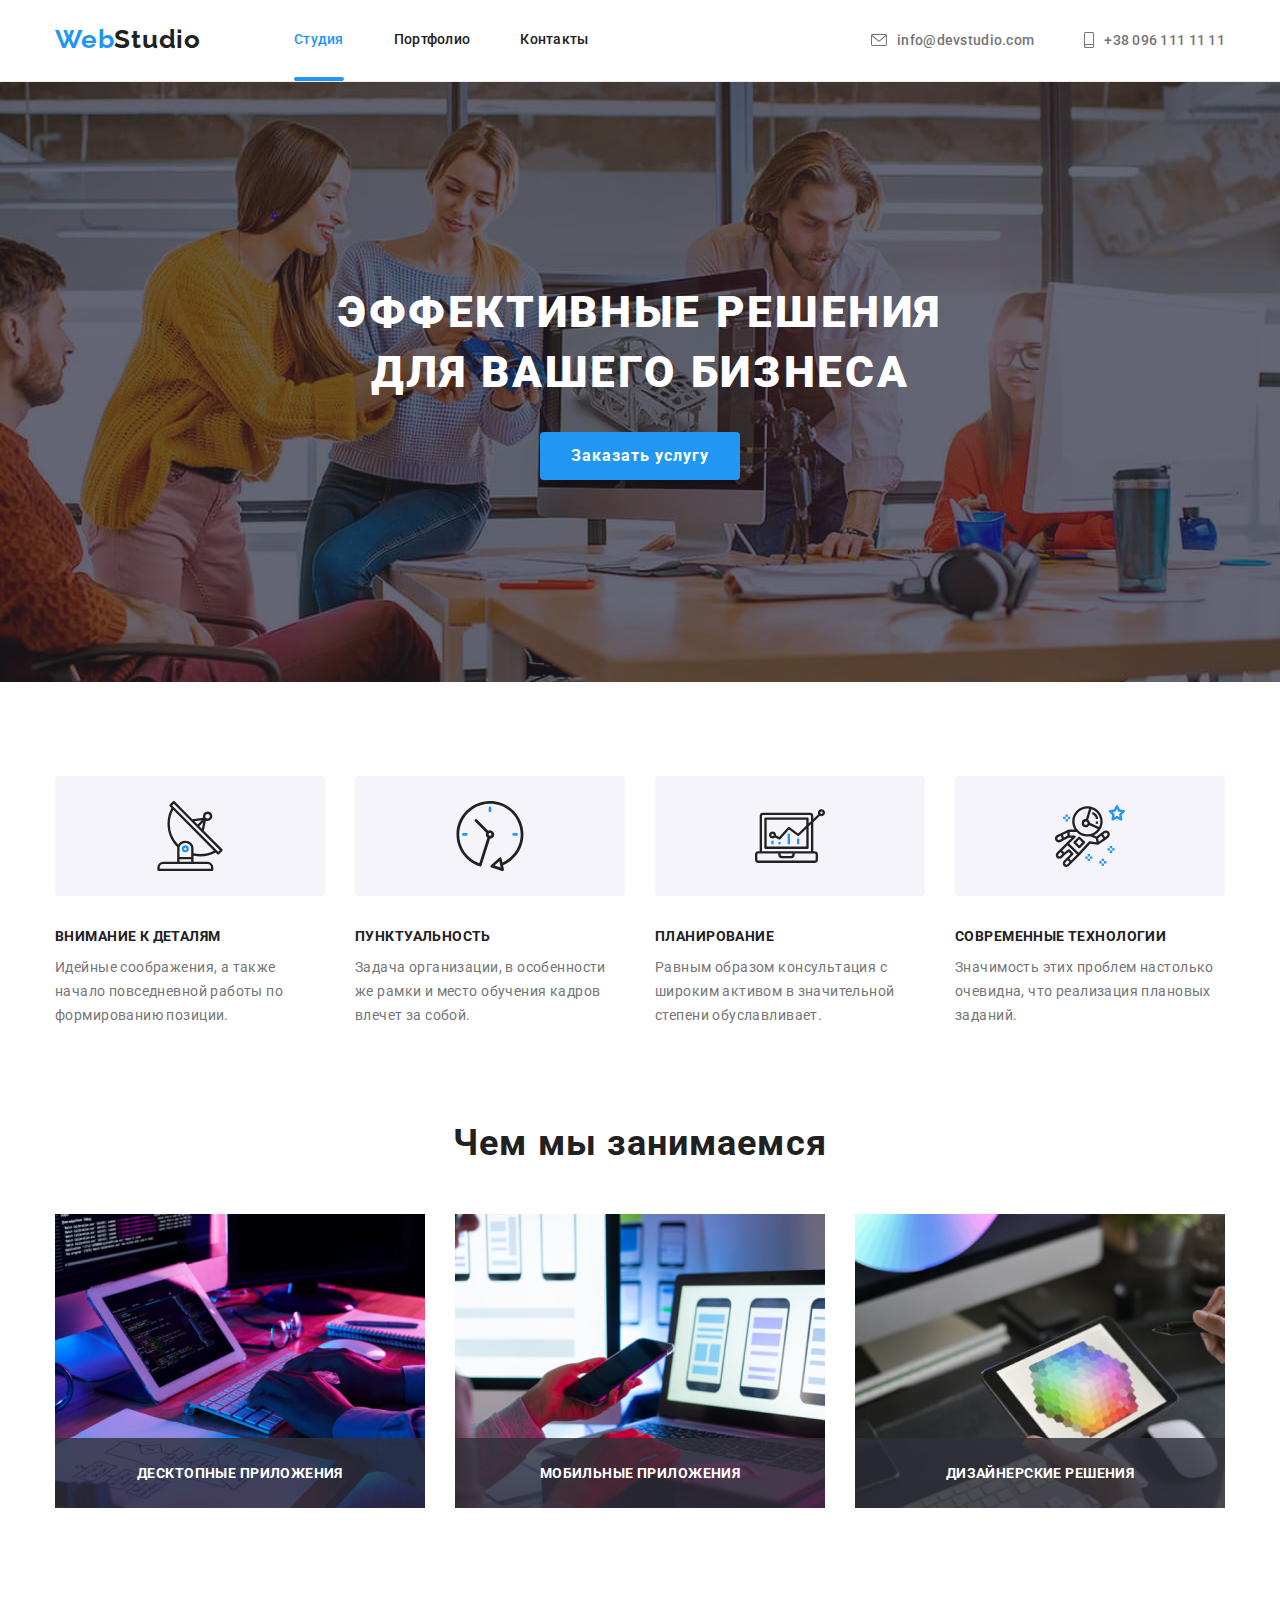
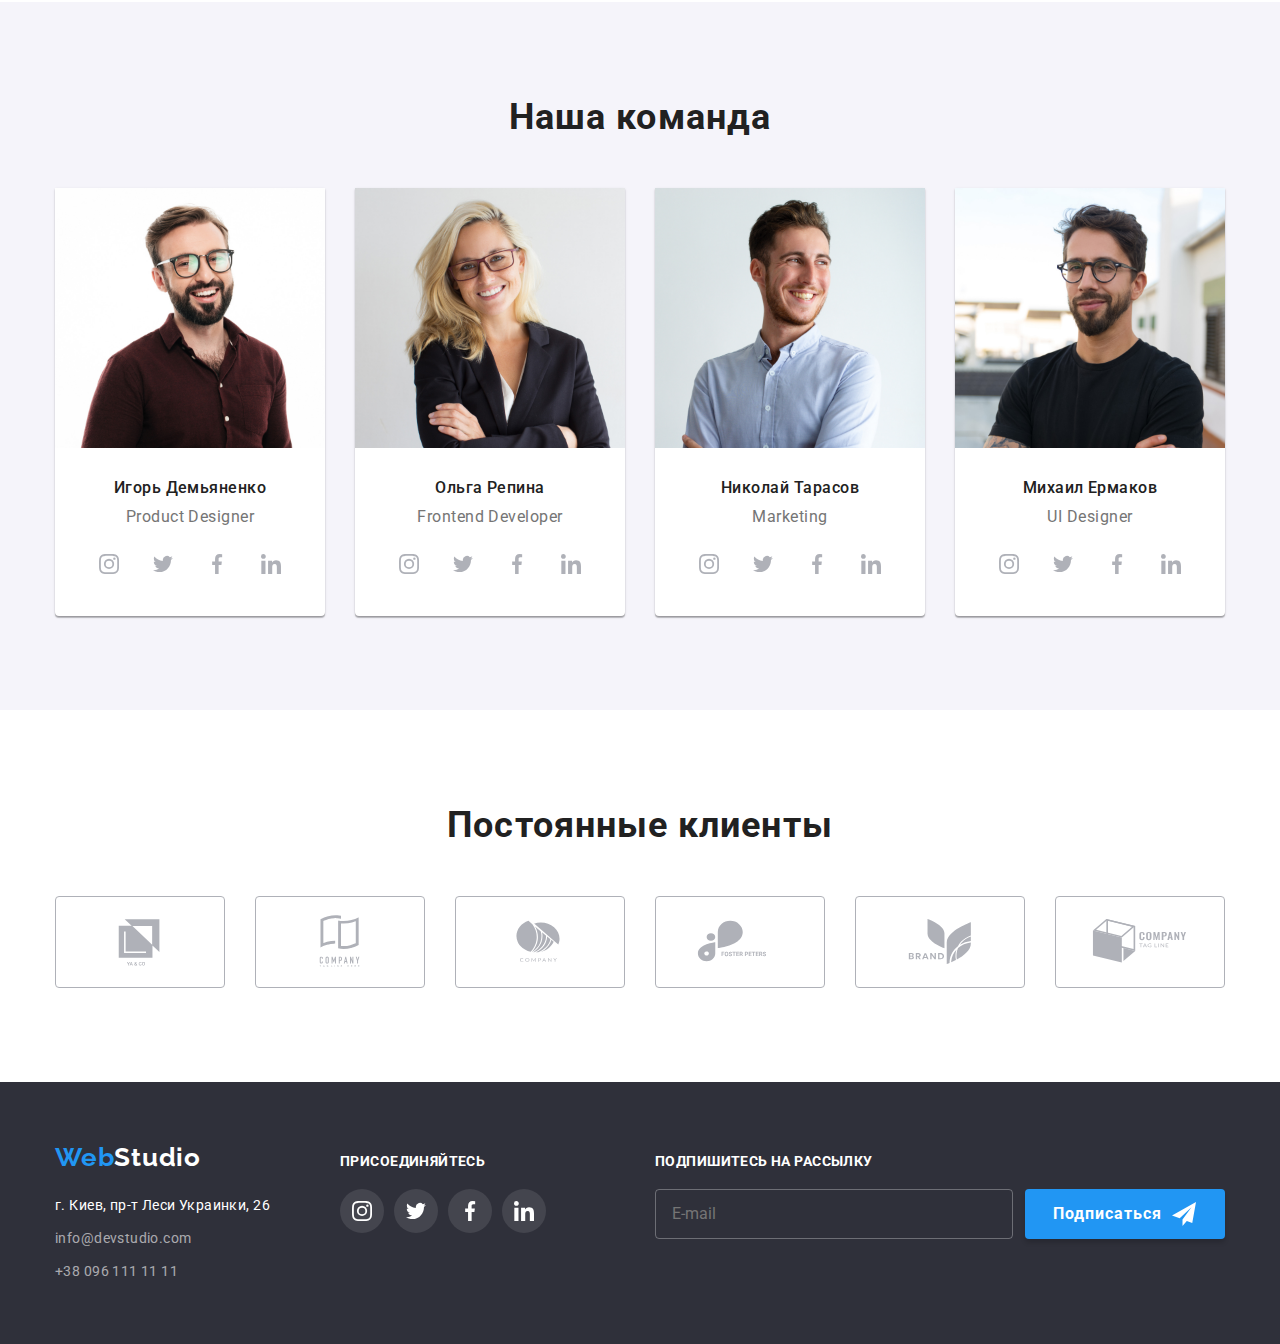
==== commit 7da907e6: "add footer-form" ====
--- a/index.html
+++ b/index.html
@@ -18,7 +18,7 @@
        
             <nav class="nav"> 
             
-                    <a class="logo--position link " href="/"><span class="logo logo--accent">Web</span><span class="logo logo--black">Studio</span></a>
+                    <a class="header__logo link " href="/"><span class="logo logo--accent">Web</span><span class="logo logo--black">Studio</span></a>
                     <ul class="nav__list list">
                         <li class="nav__item">
                             <a class="nav__link link nav__link--current" href="./index.html">Студия</a></li>
@@ -42,7 +42,7 @@
     </header>
 
     <main>
-        <section class="hero section">
+        <section class="hero">
           <div class="container">
              <h1 class="hero__title">Эффективные решения для вашего бизнеса</h1>   
              <button class="hero-btn" type="button" data-modal-open>Заказать услугу</button>  
@@ -235,7 +235,7 @@
                 </address> 
             </div>
             <div class="footer-socials">
-                <h2 class="footer__subtitle footer__subtitle--position">присоединяйтесь</h2>
+                <h2 class="footer__subtitle footer-socials__subtitle">присоединяйтесь</h2>
                   <ul class="footer-social__list list">
                      <li><a class="footer-social__link" href=""><svg width="20px" height="20px" class="footer-social__icon" aria-label="ссылка на instagram"><use href="./images/icons.svg#icon-instagram-2"></use></svg></a></li>
                      <li><a class="footer-social__link" href=""><svg width="20px" height="20px" class="footer-social__icon" aria-label="ссылка на twitter"><use href="./images/icons.svg#icon-twitter-1"></use></svg></a></li>
@@ -244,13 +244,13 @@
                   </ul>
            </div>
         <div class="footer-form__container">
-            <h2 class="footer__subtitle footer__subtitle--position">Подпишитесь на рассылку</h2>
+            <h2 class="footer__subtitle footer-socials__subtitle">Подпишитесь на рассылку</h2>
             <form class="footer-form" name="footer-form" autocomplete="on">
-                <input class="footer-form__email footer-form__email--position" type="email" id="footer-form__email" name="email" placeholder="E-mail" required>
+                <input class="footer-form__email email__footer-form" type="email" id="footer-form__email" name="email" placeholder="E-mail" required>
                 <label class="visually-hidden" for="footer-form__email">Почта</label>
                 
                 <button class="footer-form__btn button hero-btn" type="submit">Подписаться
-                    <svg width="24px" height="24px" class="footer-form__icon footer-form__icon--position">
+                    <svg width="24px" height="24px" class="footer-form__icon icon__footer-form">
                         <use href="./images/icons.svg#icon-icon-send"></use>
                     </svg>
                 </button>
--- a/css/main.min.css
+++ b/css/main.min.css
@@ -1 +1 @@
-:root{--main-font: "Roboto", sans-serif;--secondary-font: "Raleway", sans-serif;--white-txt-cl: #FFFFFF;--black-txt-cl: #212121;--gray-txt-cl: #757575;--blu-cl: #2196F3;--bg-cl: #2F303A}.visually-hidden{position:absolute;width:1px;height:1px;margin:-1px;border:0;padding:0;white-space:nowrap;-webkit-clip-path:inset(100%);clip-path:inset(100%);clip:rect(0 0 0 0);overflow:hidden}.card-set__item{background:var(--white-txt-cl);-webkit-box-shadow:0px 1px 3px rgba(0,0,0,.12),0px 1px 1px rgba(0,0,0,.14),0px 2px 1px rgba(0,0,0,.2);box-shadow:0px 1px 3px rgba(0,0,0,.12),0px 1px 1px rgba(0,0,0,.14),0px 2px 1px rgba(0,0,0,.2);border-radius:0px 0px 4px 4px}.card-set{display:-webkit-box;display:-ms-flexbox;display:flex;-webkit-box-pack:justify;-ms-flex-pack:justify;justify-content:space-between}body{font-family:var(--main-font);font-size:14px;line-height:1.71;letter-spacing:.03em;color:var(--gray-txt-cl)}.list{padding-left:0;margin-top:0;margin-bottom:0;list-style:none}.link{text-decoration:none;color:inherit}html{-webkit-box-sizing:border-box;box-sizing:border-box}*,*::after,*::before{-webkit-box-sizing:inherit;box-sizing:inherit}img{display:block;max-width:100%;height:auto}address{font-style:normal}h1,h2,h3,p,ul{margin-top:0;margin-bottom:0;margin-left:0;margin-right:0}fieldset{margin:0;padding:0;border:0}.hero__title{font-size:44px;line-height:60px;font-weight:900;letter-spacing:.06em;text-align:center;text-transform:uppercase;color:var(--white-txt-cl);max-width:696px;margin-left:auto;margin-right:auto;margin-bottom:30px}.benefits__title{font-size:14px;line-height:20px;font-weight:700;letter-spacing:.03em;text-transform:uppercase;color:var(--black-txt-cl);margin-bottom:10px}.benefits__text{font-size:14px;letter-spacing:.03em;font-size:14px;letter-spacing:.03em}.team__title{font-size:36px;line-height:42px;font-weight:700;letter-spacing:.03em;margin-bottom:50px;text-align:center;color:var(--black-txt-cl)}.team__subtitle{font-size:16px;line-height:19px;font-weight:500;letter-spacing:.03em;text-align:center;color:var(--black-txt-cl);margin-bottom:10px}.team__position{font-size:16px;line-height:19px;letter-spacing:.03em;text-align:center}.activity__text{font-size:14px;line-height:16px;font-weight:700;letter-spacing:.03em;font-family:var(--main-font);font-style:normal;text-align:center;text-transform:uppercase;color:var(--white-txt-cl);position:absolute;top:50%;left:50%;-webkit-transform:translate(-50%, -50%);transform:translate(-50%, -50%);width:100%}.footer__subtitle{font-size:14px;line-height:16px;font-weight:700;letter-spacing:.03em;font-family:var(--main-font);text-transform:uppercase;color:var(--white-txt-cl)}.modal__title{font-size:20px;line-height:23px;font-weight:700;letter-spacing:.03em;font-family:var(--main-font);font-style:normal;text-align:center;color:var(--black-txt-cl);margin-bottom:12px}.backdrop{position:fixed;top:0;left:0;width:100%;height:100%;background-color:rgba(0,0,0,.2);-webkit-transition:opacity 500ms,visibility 500ms;transition:opacity 500ms,visibility 500ms}.hero-btn{margin-left:auto;margin-right:auto;padding:9px 31px;font-family:inherit;font-weight:700;font-size:16px;line-height:1.87;display:-webkit-box;display:-ms-flexbox;display:flex;-webkit-box-align:center;-ms-flex-align:center;align-items:center;text-align:center;letter-spacing:.06em;color:var(--white-txt-cl);background:var(--blu-cl);-webkit-box-shadow:0px 4px 4px rgba(0,0,0,.15);box-shadow:0px 4px 4px rgba(0,0,0,.15);border-radius:4px;cursor:pointer;border:none;-webkit-transition-property:background;transition-property:background;-webkit-transition-duration:250ms;transition-duration:250ms;-webkit-transition-timing-function:cubic-bezier(0.4, 0, 0.2, 1);transition-timing-function:cubic-bezier(0.4, 0, 0.2, 1)}.hero-btn:hover{background:#188ce8}.btn__item{font-family:inherit;font-weight:500;font-size:16px;line-height:1.62;text-align:center;letter-spacing:.03em;color:var(--black-txt-cl);background-color:#f5f4fa;border-radius:4px;cursor:pointer;padding:6px 22px;border:none;-webkit-transition-property:background-color,color,-webkit-box-shadow;transition-property:background-color,color,-webkit-box-shadow;transition-property:background-color,color,box-shadow;transition-property:background-color,color,box-shadow,-webkit-box-shadow;-webkit-transition-duration:250ms;transition-duration:250ms;-webkit-transition-timing-function:cubic-bezier(0.4, 0, 0.2, 1);transition-timing-function:cubic-bezier(0.4, 0, 0.2, 1)}.btn__item:hover,.btn__item:focus{color:var(--white-txt-cl);background-color:var(--blu-cl);-webkit-box-shadow:0px 3px 1px rgba(0,0,0,.1),0px 1px 2px rgba(0,0,0,.08),0px 2px 2px rgba(0,0,0,.12);box-shadow:0px 3px 1px rgba(0,0,0,.1),0px 1px 2px rgba(0,0,0,.08),0px 2px 2px rgba(0,0,0,.12)}.btn__item.btn--active{color:var(--white-txt-cl);background-color:var(--blu-cl)}.btn:not(:last-child){margin-right:8px}.btn__list{display:-webkit-box;display:-ms-flexbox;display:flex;-webkit-box-pack:center;-ms-flex-pack:center;justify-content:center;margin-bottom:50px}.footer-form__btn{margin-left:0;margin-right:0;width:200px;height:50px;padding-left:28px;padding-right:28px}.modal__btn{width:200px;height:50px;padding:10px 55px}.modal__close-btn{position:absolute;top:8px;right:8px;border-radius:50%;border:1px solid rgba(0,0,0,.1);width:30px;height:30px;background-color:var(--white-txt-cl);cursor:pointer}.modal__close-btn:hover .modal__icon{fill:var(--blu-cl)}.modal__close-btn:focus .modal__icon{fill:var(--blu-cl)}.container{width:1200px;padding-left:15px;padding-right:15px;margin-left:auto;margin-right:auto}.modal{position:absolute;top:50%;left:50%;-webkit-transform:translate(-50%, -50%);transform:translate(-50%, -50%);width:528px;max-height:581px;height:100%;-webkit-box-shadow:0px 1px 3px rgba(0,0,0,.12),0px 1px 1px rgba(0,0,0,.14),0px 2px 1px rgba(0,0,0,.2);box-shadow:0px 1px 3px rgba(0,0,0,.12),0px 1px 1px rgba(0,0,0,.14),0px 2px 1px rgba(0,0,0,.2);border-radius:4px;background-color:var(--white-txt-cl)}.modal__icon{position:absolute;top:50%;left:50%;-webkit-transform:translate(-50%, -50%);transform:translate(-50%, -50%);fill:#000;-webkit-transition-property:fill;transition-property:fill;-webkit-transition-duration:250ms;transition-duration:250ms;-webkit-transition-timing-function:cubic-bezier(0.4, 0, 0.2, 1);transition-timing-function:cubic-bezier(0.4, 0, 0.2, 1)}.modal__container{padding:40px}.is-hidden{opacity:0;visibility:hidden;pointer-events:none}.nav{display:-webkit-box;display:-ms-flexbox;display:flex;-webkit-box-align:center;-ms-flex-align:center;align-items:center}.nav__list{display:-webkit-box;display:-ms-flexbox;display:flex;-webkit-box-align:center;-ms-flex-align:center;align-items:center}.nav__item{position:relative;margin-right:50px}.nav__item:last-child{margin-right:0}.nav__link.nav__link--current::after{content:"";position:absolute;left:0;bottom:0;-webkit-transform:translateY(29px);transform:translateY(29px);border-radius:2px;display:block;width:100%;height:4px;background-color:var(--blu-cl)}.nav__link{font-weight:500;font-size:14px;line-height:1.14;letter-spacing:.02em;color:#212121;-webkit-transition-property:color;transition-property:color;-webkit-transition-duration:250ms;transition-duration:250ms;-webkit-transition-timing-function:cubic-bezier(0.4, 0, 0.2, 1);transition-timing-function:cubic-bezier(0.4, 0, 0.2, 1)}.nav__link:hover,.nav__link:focus,.contacts__link:hover,.contacts__link:focus{color:var(--blu-cl)}.nav__list .nav__link.nav__link--current{color:var(--blu-cl)}.socials{display:-webkit-box;display:-ms-flexbox;display:flex;-webkit-box-pack:center;-ms-flex-pack:center;justify-content:center;gap:10px}.socials__link{display:-webkit-box;display:-ms-flexbox;display:flex;width:44px;height:44px;color:#afb1b8;border-radius:50%;-webkit-box-pack:center;-ms-flex-pack:center;justify-content:center;-webkit-box-align:center;-ms-flex-align:center;align-items:center;-webkit-transition-property:background-color,color;transition-property:background-color,color;-webkit-transition-duration:250ms;transition-duration:250ms;-webkit-transition-timing-function:cubic-bezier(0.4, 0, 0.2, 1);transition-timing-function:cubic-bezier(0.4, 0, 0.2, 1)}.socials__link:hover,.socials__link:focus{background-color:var(--blu-cl);color:var(--white-txt-cl)}.socials__icon{fill:currentColor;-webkit-transition-property:fill;transition-property:fill;-webkit-transition-duration:250ms;transition-duration:250ms;-webkit-transition-timing-function:cubic-bezier(0.4, 0, 0.2, 1);transition-timing-function:cubic-bezier(0.4, 0, 0.2, 1)}.socials__icon:hover,.socials__icon:focus{fill:currentColor}.footer-social__link{display:-webkit-box;display:-ms-flexbox;display:flex;width:44px;height:44px;border-radius:50%;background-color:rgba(255,255,255,.1);-webkit-box-pack:center;-ms-flex-pack:center;justify-content:center;-webkit-box-align:center;-ms-flex-align:center;align-items:center;color:var(--white-txt-cl);-webkit-transition-property:background-color;transition-property:background-color;-webkit-transition-duration:250ms;transition-duration:250ms;-webkit-transition-timing-function:cubic-bezier(0.4, 0, 0.2, 1);transition-timing-function:cubic-bezier(0.4, 0, 0.2, 1)}.footer-social__link:hover,.footer-social__link:focus{background-color:var(--blu-cl)}.footer-social__list{display:-webkit-box;display:-ms-flexbox;display:flex;width:206px;height:44px;-webkit-box-pack:justify;-ms-flex-pack:justify;justify-content:space-between}.footer-social__icon{fill:currentColor;-webkit-transition-property:fill;transition-property:fill;-webkit-transition-duration:250ms;transition-duration:250ms;-webkit-transition-timing-function:cubic-bezier(0.4, 0, 0.2, 1);transition-timing-function:cubic-bezier(0.4, 0, 0.2, 1)}.footer-social__icon:hover{fill:currentColor}.footer-form__container{margin-left:auto}.footer-form{display:-webkit-box;display:-ms-flexbox;display:flex;-webkit-box-align:center;-ms-flex-align:center;align-items:center}.footer-form__email{display:-webkit-box;display:-ms-flexbox;display:flex;-webkit-box-align:center;-ms-flex-align:center;align-items:center;min-width:358px;height:50px;padding:0;padding-left:16px;font-size:16px;line-height:1.25;color:rgba(255,255,255,.6);background-color:rgba(0,0,0,0);border:1px solid rgba(255,255,255,.3);border-radius:4px;outline:none;cursor:pointer;-webkit-transition-property:border-color;transition-property:border-color;-webkit-transition-duration:250ms;transition-duration:250ms;-webkit-transition-timing-function:cubic-bezier(0.4, 0, 0.2, 1);transition-timing-function:cubic-bezier(0.4, 0, 0.2, 1)}.footer-form__email--position{margin-right:12px}.footer-form__email--position:focus{border-color:var(--blu-cl)}.footer-form__icon{width:24px;height:24px;fill:var(--white-txt-cl)}.footer-form__icon--position{margin-left:10px}.form__label{font-size:12px;line-height:14px;font-weight:400;letter-spacing:.01em;display:block;margin-bottom:4px;cursor:pointer}.form__input{width:100%;height:40px;padding:12px 12px 12px 42px;border:1px solid rgba(33,33,33,.2);border-radius:4px;outline:none;cursor:pointer;-webkit-transition-property:border-color;transition-property:border-color;-webkit-transition-duration:250ms;transition-duration:250ms;-webkit-transition-timing-function:cubic-bezier(0.4, 0, 0.2, 1);transition-timing-function:cubic-bezier(0.4, 0, 0.2, 1)}.form__input:focus{border-color:var(--blu-cl)}.form__input:focus+.form__icon{fill:var(--blu-cl)}.form__field{margin-bottom:10px}.form__inner{position:relative}.form__icon{position:absolute;top:50%;left:14px;-webkit-transform:translateY(-50%);transform:translateY(-50%);fill:var(--black-txt-cl);cursor:pointer;-webkit-transition-property:fill;transition-property:fill;-webkit-transition-duration:250ms;transition-duration:250ms;-webkit-transition-timing-function:cubic-bezier(0.4, 0, 0.2, 1);transition-timing-function:cubic-bezier(0.4, 0, 0.2, 1)}.form__textarea{padding:12px 16px;width:100%;min-height:120px;border:1px solid rgba(33,33,33,.2);border-radius:4px;resize:none;outline:none;cursor:pointer;-webkit-transition-property:border;transition-property:border;-webkit-transition-duration:250ms;transition-duration:250ms;-webkit-transition-timing-function:cubic-bezier(0.4, 0, 0.2, 1);transition-timing-function:cubic-bezier(0.4, 0, 0.2, 1)}.form__textarea:focus-within{border:1px solid var(--blu-cl)}.form__link{color:var(--blu-cl)}.form__text{margin-bottom:20px}.form__checkbox{margin-bottom:30px;display:-webkit-box;display:-ms-flexbox;display:flex;-webkit-box-pack:center;-ms-flex-pack:center;justify-content:center;-webkit-box-align:center;-ms-flex-align:center;align-items:center}.checkbox__input{-webkit-appearance:none;-moz-appearance:none;appearance:none;cursor:pointer}.checkbox__input:checked~.checkbox__icon{opacity:0}.checkbox__input:checked~.checkbox__icon--checked{opacity:1}.checkbox{position:relative;display:-webkit-box;display:-ms-flexbox;display:flex;-webkit-box-pack:center;-ms-flex-pack:center;justify-content:center;-webkit-box-align:center;-ms-flex-align:center;align-items:center;padding-left:24px}.checkbox__icon{position:absolute;left:0;top:50%;-webkit-transform:translateY(-50%);transform:translateY(-50%);opacity:1;-webkit-transition-property:opacity;transition-property:opacity;-webkit-transition-duration:250ms;transition-duration:250ms;-webkit-transition-timing-function:cubic-bezier(0.4, 0, 0.2, 1);transition-timing-function:cubic-bezier(0.4, 0, 0.2, 1)}.checkbox__icon--checked{position:absolute;left:0;top:50%;-webkit-transform:translateY(-50%);transform:translateY(-50%);opacity:0;-webkit-transition-property:opacity;transition-property:opacity;-webkit-transition-duration:250ms;transition-duration:250ms;-webkit-transition-timing-function:cubic-bezier(0.4, 0, 0.2, 1);transition-timing-function:cubic-bezier(0.4, 0, 0.2, 1)}.logo--position{margin-right:93px}.logo{font-size:26px;line-height:31px;font-weight:700;letter-spacing:.03em;font-family:var(--secondary-font)}.logo--accent{color:var(--blu-cl)}.logo--white{color:var(--white-txt-cl)}.logo--black{color:var(--black-txt-cl)}.footer{padding-top:60px;padding-bottom:60px;background-color:var(--bg-cl)}.footer__contakt{margin-right:70px}address{margin-top:20px;font-style:normal}.address__link{font-size:14px;letter-spacing:.03em;color:var(--white-txt-cl);-webkit-transition-property:color;transition-property:color;-webkit-transition-duration:250ms;transition-duration:250ms;-webkit-transition-timing-function:cubic-bezier(0.4, 0, 0.2, 1);transition-timing-function:cubic-bezier(0.4, 0, 0.2, 1)}.address__link:hover,.address__link:focus{color:var(--blu-cl)}.address__link--color{color:rgba(255,255,255,.6)}.address__item:not(:last-child){margin-bottom:9px}.footer__subtitle--position{margin-bottom:20px}.footer-flex{display:-webkit-box;display:-ms-flexbox;display:flex;-webkit-box-align:baseline;-ms-flex-align:baseline;align-items:baseline}.footer-form-container{margin-left:auto}.footer-form{display:-webkit-box;display:-ms-flexbox;display:flex;-webkit-box-align:center;-ms-flex-align:center;align-items:center}.footer-form-email{display:-webkit-box;display:-ms-flexbox;display:flex;-webkit-box-align:center;-ms-flex-align:center;align-items:center;min-width:358px;height:50px;padding:0;padding-left:16px;margin-right:12px;font-size:16px;line-height:1.25;color:rgba(255,255,255,.6);background-color:rgba(0,0,0,0);border:1px solid rgba(255,255,255,.3);border-radius:4px;outline:none;cursor:pointer;-webkit-transition-property:border-color;transition-property:border-color;-webkit-transition-duration:250ms;transition-duration:250ms;-webkit-transition-timing-function:cubic-bezier(0.4, 0, 0.2, 1);transition-timing-function:cubic-bezier(0.4, 0, 0.2, 1)}.footer-form-email:focus{border-color:var(--blu-cl)}.header{padding-top:24px;padding-bottom:25px;border-bottom:1px solid #ececec}.header__container{display:-webkit-box;display:-ms-flexbox;display:flex;-webkit-box-align:center;-ms-flex-align:center;align-items:center}.contacts{display:-webkit-box;display:-ms-flexbox;display:flex;-webkit-box-align:center;-ms-flex-align:center;align-items:center;margin-left:auto}.contacts__link{display:-webkit-box;display:-ms-flexbox;display:flex;font-weight:500;font-size:14px;line-height:16px;letter-spacing:.02em;color:#757575;-webkit-box-align:center;-ms-flex-align:center;align-items:center;gap:10px;-webkit-transition-property:color;transition-property:color;-webkit-transition-duration:250ms;transition-duration:250ms;-webkit-transition-timing-function:cubic-bezier(0.4, 0, 0.2, 1);transition-timing-function:cubic-bezier(0.4, 0, 0.2, 1)}.contacts__icon{fill:currentColor}.contacts__item:not(:last-child){margin-right:50px}.hero{max-width:1600px;height:600px;margin-left:auto;margin-right:auto;background-image:-webkit-gradient(linear, right top, left top, from(rgba(47, 48, 58, 0.4)), to(rgba(47, 48, 58, 0.4))),url(../images/img.jpg);background-image:linear-gradient(to left, rgba(47, 48, 58, 0.4), rgba(47, 48, 58, 0.4)),url(../images/img.jpg);background-repeat:no-repeat;background-position:center;background-size:cover;padding-top:200px;padding-bottom:200px;background-color:var(--bg-cl)}.benefits{padding-top:94px;padding-bottom:94px}.benefits__list{display:-webkit-box;display:-ms-flexbox;display:flex;-webkit-box-pack:justify;-ms-flex-pack:justify;justify-content:space-between}.benefits__item{width:270px}.benefits__list-icon{margin-bottom:30px}.list-icon{display:-webkit-box;display:-ms-flexbox;display:flex;-webkit-box-pack:justify;-ms-flex-pack:justify;justify-content:space-between}.list-icon__item{display:-webkit-box;display:-ms-flexbox;display:flex;-webkit-box-align:center;-ms-flex-align:center;align-items:center;width:270px;height:120px;background-color:#f5f4fa;border-radius:4px;-webkit-box-pack:center;-ms-flex-pack:center;justify-content:center}.activity{padding-top:94px;padding-bottom:94px;padding-top:0}.activity__list{display:-webkit-box;display:-ms-flexbox;display:flex;-webkit-box-pack:center;-ms-flex-pack:center;justify-content:center}.activity__item{position:relative;margin-right:30px}.activity__thumb{position:absolute;background-color:rgba(47,48,58,.8);width:370px;height:70px;bottom:0}.activity__item:last-child{margin-right:0}.activity__title{font-size:36px;line-height:42px;font-weight:700;letter-spacing:.03em;margin-bottom:50px;text-align:center;color:var(--black-txt-cl)}.team{padding-top:94px;padding-bottom:94px;background-color:#f5f4fa}.team__foto{display:block;max-width:100%;height:auto}.team__container{padding-top:30px;padding-bottom:30px}.team__socials{margin-top:16px}.section{padding-top:94px;padding-bottom:94px}.client{display:-webkit-box;display:-ms-flexbox;display:flex;-webkit-box-pack:justify;-ms-flex-pack:justify;justify-content:space-between}.client__icon{fill:currentColor}.client__item{display:-webkit-box;display:-ms-flexbox;display:flex;width:170px;height:92px;border:1px solid #afb1b8;border-radius:4px;color:#afb1b8;-webkit-box-align:center;-ms-flex-align:center;align-items:center;-webkit-box-pack:center;-ms-flex-pack:center;justify-content:center;-webkit-transition-property:border,color;transition-property:border,color;-webkit-transition-duration:250ms;transition-duration:250ms;-webkit-transition-timing-function:cubic-bezier(0.4, 0, 0.2, 1);transition-timing-function:cubic-bezier(0.4, 0, 0.2, 1)}.client__item:hover,.client__item:focus{color:var(--blu-cl);border:1px solid var(--blu-cl)}.works-card{display:-webkit-box;display:-ms-flexbox;display:flex;-ms-flex-wrap:wrap;flex-wrap:wrap}.works-card__img{display:block;max-width:100%}.works-card__item:nth-child(3n){margin-right:0}.works-card__item:nth-last-child(-n+3){margin-bottom:0}.works-card__container{position:relative;overflow:hidden}.works-card__overlay{position:absolute;top:0;left:0;width:100%;height:100%;background:rgba(33,150,243,.9);color:var(--white-txt-cl);padding:63px 24px;-webkit-transform:translateY(101%);transform:translateY(101%);-webkit-transition-property:-webkit-transform;transition-property:-webkit-transform;transition-property:transform;transition-property:transform, -webkit-transform;-webkit-transition-duration:250ms;transition-duration:250ms;-webkit-transition-timing-function:cubic-bezier(0.4, 0, 0.2, 1);transition-timing-function:cubic-bezier(0.4, 0, 0.2, 1)}.works-card__text{font-size:18px;line-height:28px;font-weight:400;letter-spacing:.03em;font-family:var(--main-font);font-style:normal;color:var(--white-txt-cl)}.works-card__item{margin-right:30px;margin-bottom:30px;-webkit-transition-property:-webkit-box-shadow;transition-property:-webkit-box-shadow;transition-property:box-shadow;transition-property:box-shadow, -webkit-box-shadow;-webkit-transition-duration:250ms;transition-duration:250ms;-webkit-transition-timing-function:cubic-bezier(0.4, 0, 0.2, 1);transition-timing-function:cubic-bezier(0.4, 0, 0.2, 1)}.works-card__item:hover{-webkit-box-shadow:0px 1px 1px rgba(0,0,0,.12),0px 4px 4px rgba(0,0,0,.06),1px 4px 6px rgba(0,0,0,.16);box-shadow:0px 1px 1px rgba(0,0,0,.12),0px 4px 4px rgba(0,0,0,.06),1px 4px 6px rgba(0,0,0,.16)}.works-card__item:hover .works-card__overlay{-webkit-transform:translateY(0);transform:translateY(0)}.container-works{padding:20px 24px;border-bottom:1px solid #eee;border-left:1px solid #eee;border-right:1px solid #eee}.container-works__subtitle{font-size:18px;line-height:36px;font-weight:700;letter-spacing:.06em;color:var(--black-txt-cl);margin-bottom:4px}.container-works__text{font-size:16px;line-height:30px;letter-spacing:.03em}/*# sourceMappingURL=main.min.css.map */+:root{--main-font: "Roboto", sans-serif;--secondary-font: "Raleway", sans-serif;--white-txt-cl: #FFFFFF;--black-txt-cl: #212121;--gray-txt-cl: #757575;--blu-cl: #2196F3;--bg-cl: #2F303A}.visually-hidden{position:absolute;width:1px;height:1px;margin:-1px;border:0;padding:0;white-space:nowrap;-webkit-clip-path:inset(100%);clip-path:inset(100%);clip:rect(0 0 0 0);overflow:hidden}.card-set__item{background:var(--white-txt-cl);-webkit-box-shadow:0px 1px 3px rgba(0,0,0,.12),0px 1px 1px rgba(0,0,0,.14),0px 2px 1px rgba(0,0,0,.2);box-shadow:0px 1px 3px rgba(0,0,0,.12),0px 1px 1px rgba(0,0,0,.14),0px 2px 1px rgba(0,0,0,.2);border-radius:0px 0px 4px 4px}.card-set{display:-webkit-box;display:-ms-flexbox;display:flex;-webkit-box-pack:justify;-ms-flex-pack:justify;justify-content:space-between}body{font-family:var(--main-font);font-size:14px;line-height:1.71;letter-spacing:.03em;color:var(--gray-txt-cl)}.list{padding-left:0;margin-top:0;margin-bottom:0;list-style:none}.link{text-decoration:none;color:inherit}html{-webkit-box-sizing:border-box;box-sizing:border-box}*,*::after,*::before{-webkit-box-sizing:inherit;box-sizing:inherit}img{display:block;max-width:100%;height:auto}address{font-style:normal}h1,h2,h3,p,ul{margin-top:0;margin-bottom:0;margin-left:0;margin-right:0}fieldset{margin:0;padding:0;border:0}.hero__title{font-size:44px;line-height:60px;font-weight:900;letter-spacing:.06em;text-align:center;text-transform:uppercase;color:var(--white-txt-cl);max-width:696px;margin-left:auto;margin-right:auto;margin-bottom:30px}.benefits__title{font-size:14px;line-height:20px;font-weight:700;letter-spacing:.03em;text-transform:uppercase;color:var(--black-txt-cl);margin-bottom:10px}.benefits__text{font-size:14px;letter-spacing:.03em;font-size:14px;letter-spacing:.03em}.team__title{font-size:36px;line-height:42px;font-weight:700;letter-spacing:.03em;margin-bottom:50px;text-align:center;color:var(--black-txt-cl)}.team__subtitle{font-size:16px;line-height:19px;font-weight:500;letter-spacing:.03em;text-align:center;color:var(--black-txt-cl);margin-bottom:10px}.team__position{font-size:16px;line-height:19px;letter-spacing:.03em;text-align:center}.activity__text{font-size:14px;line-height:16px;font-weight:700;letter-spacing:.03em;font-family:var(--main-font);font-style:normal;text-align:center;text-transform:uppercase;color:var(--white-txt-cl);position:absolute;top:50%;left:50%;-webkit-transform:translate(-50%, -50%);transform:translate(-50%, -50%);width:100%}.footer__subtitle{font-size:14px;line-height:16px;font-weight:700;letter-spacing:.03em;font-family:var(--main-font);text-transform:uppercase;color:var(--white-txt-cl)}.modal__title{font-size:20px;line-height:23px;font-weight:700;letter-spacing:.03em;font-family:var(--main-font);font-style:normal;text-align:center;color:var(--black-txt-cl);margin-bottom:12px}.backdrop{position:fixed;top:0;left:0;width:100%;height:100%;background-color:rgba(0,0,0,.2);-webkit-transition:opacity 500ms,visibility 500ms;transition:opacity 500ms,visibility 500ms}.hero-btn{margin-left:auto;margin-right:auto;padding:9px 31px;font-family:inherit;font-weight:700;font-size:16px;line-height:1.87;display:-webkit-box;display:-ms-flexbox;display:flex;-webkit-box-align:center;-ms-flex-align:center;align-items:center;text-align:center;letter-spacing:.06em;color:var(--white-txt-cl);background:var(--blu-cl);-webkit-box-shadow:0px 4px 4px rgba(0,0,0,.15);box-shadow:0px 4px 4px rgba(0,0,0,.15);border-radius:4px;cursor:pointer;border:none;-webkit-transition-property:background;transition-property:background;-webkit-transition-duration:250ms;transition-duration:250ms;-webkit-transition-timing-function:cubic-bezier(0.4, 0, 0.2, 1);transition-timing-function:cubic-bezier(0.4, 0, 0.2, 1)}.hero-btn:hover{background:#188ce8}.btn__item{font-family:inherit;font-weight:500;font-size:16px;line-height:1.62;text-align:center;letter-spacing:.03em;color:var(--black-txt-cl);background-color:#f5f4fa;border-radius:4px;cursor:pointer;padding:6px 22px;border:none;-webkit-transition-property:background-color,color,-webkit-box-shadow;transition-property:background-color,color,-webkit-box-shadow;transition-property:background-color,color,box-shadow;transition-property:background-color,color,box-shadow,-webkit-box-shadow;-webkit-transition-duration:250ms;transition-duration:250ms;-webkit-transition-timing-function:cubic-bezier(0.4, 0, 0.2, 1);transition-timing-function:cubic-bezier(0.4, 0, 0.2, 1)}.btn__item:hover,.btn__item:focus{color:var(--white-txt-cl);background-color:var(--blu-cl);-webkit-box-shadow:0px 3px 1px rgba(0,0,0,.1),0px 1px 2px rgba(0,0,0,.08),0px 2px 2px rgba(0,0,0,.12);box-shadow:0px 3px 1px rgba(0,0,0,.1),0px 1px 2px rgba(0,0,0,.08),0px 2px 2px rgba(0,0,0,.12)}.btn__item.btn--active{color:var(--white-txt-cl);background-color:var(--blu-cl)}.btn:not(:last-child){margin-right:8px}.btn__list{display:-webkit-box;display:-ms-flexbox;display:flex;-webkit-box-pack:center;-ms-flex-pack:center;justify-content:center;margin-bottom:50px}.footer-form__btn{margin-left:0;margin-right:0;width:200px;height:50px;padding-left:28px;padding-right:28px}.modal__btn{width:200px;height:50px;padding:10px 55px}.modal__close-btn{position:absolute;top:8px;right:8px;border-radius:50%;border:1px solid rgba(0,0,0,.1);width:30px;height:30px;background-color:var(--white-txt-cl);cursor:pointer}.modal__close-btn:hover .modal__icon{fill:var(--blu-cl)}.modal__close-btn:focus .modal__icon{fill:var(--blu-cl)}.container{width:1200px;padding-left:15px;padding-right:15px;margin-left:auto;margin-right:auto}.modal{position:absolute;top:50%;left:50%;-webkit-transform:translate(-50%, -50%);transform:translate(-50%, -50%);width:528px;max-height:581px;height:100%;-webkit-box-shadow:0px 1px 3px rgba(0,0,0,.12),0px 1px 1px rgba(0,0,0,.14),0px 2px 1px rgba(0,0,0,.2);box-shadow:0px 1px 3px rgba(0,0,0,.12),0px 1px 1px rgba(0,0,0,.14),0px 2px 1px rgba(0,0,0,.2);border-radius:4px;background-color:var(--white-txt-cl)}.modal__icon{position:absolute;top:50%;left:50%;-webkit-transform:translate(-50%, -50%);transform:translate(-50%, -50%);fill:#000;-webkit-transition-property:fill;transition-property:fill;-webkit-transition-duration:250ms;transition-duration:250ms;-webkit-transition-timing-function:cubic-bezier(0.4, 0, 0.2, 1);transition-timing-function:cubic-bezier(0.4, 0, 0.2, 1)}.modal__container{padding:40px}.is-hidden{opacity:0;visibility:hidden;pointer-events:none}.nav{display:-webkit-box;display:-ms-flexbox;display:flex;-webkit-box-align:center;-ms-flex-align:center;align-items:center}.nav__list{display:-webkit-box;display:-ms-flexbox;display:flex;-webkit-box-align:center;-ms-flex-align:center;align-items:center}.nav__item{position:relative;margin-right:50px}.nav__item:last-child{margin-right:0}.nav__link.nav__link--current::after{content:"";position:absolute;left:0;bottom:0;-webkit-transform:translateY(29px);transform:translateY(29px);border-radius:2px;display:block;width:100%;height:4px;background-color:var(--blu-cl)}.nav__link{font-weight:500;font-size:14px;line-height:1.14;letter-spacing:.02em;color:#212121;-webkit-transition-property:color;transition-property:color;-webkit-transition-duration:250ms;transition-duration:250ms;-webkit-transition-timing-function:cubic-bezier(0.4, 0, 0.2, 1);transition-timing-function:cubic-bezier(0.4, 0, 0.2, 1)}.nav__link:hover,.nav__link:focus,.contacts__link:hover,.contacts__link:focus{color:var(--blu-cl)}.nav__list .nav__link.nav__link--current{color:var(--blu-cl)}.socials{display:-webkit-box;display:-ms-flexbox;display:flex;-webkit-box-pack:center;-ms-flex-pack:center;justify-content:center;gap:10px}.socials__link{display:-webkit-box;display:-ms-flexbox;display:flex;width:44px;height:44px;color:#afb1b8;border-radius:50%;-webkit-box-pack:center;-ms-flex-pack:center;justify-content:center;-webkit-box-align:center;-ms-flex-align:center;align-items:center;-webkit-transition-property:background-color,color;transition-property:background-color,color;-webkit-transition-duration:250ms;transition-duration:250ms;-webkit-transition-timing-function:cubic-bezier(0.4, 0, 0.2, 1);transition-timing-function:cubic-bezier(0.4, 0, 0.2, 1)}.socials__link:hover,.socials__link:focus{background-color:var(--blu-cl);color:var(--white-txt-cl)}.socials__icon{fill:currentColor;-webkit-transition-property:fill;transition-property:fill;-webkit-transition-duration:250ms;transition-duration:250ms;-webkit-transition-timing-function:cubic-bezier(0.4, 0, 0.2, 1);transition-timing-function:cubic-bezier(0.4, 0, 0.2, 1)}.socials__icon:hover,.socials__icon:focus{fill:currentColor}.footer-social__link{display:-webkit-box;display:-ms-flexbox;display:flex;width:44px;height:44px;border-radius:50%;background-color:rgba(255,255,255,.1);-webkit-box-pack:center;-ms-flex-pack:center;justify-content:center;-webkit-box-align:center;-ms-flex-align:center;align-items:center;color:var(--white-txt-cl);-webkit-transition-property:background-color;transition-property:background-color;-webkit-transition-duration:250ms;transition-duration:250ms;-webkit-transition-timing-function:cubic-bezier(0.4, 0, 0.2, 1);transition-timing-function:cubic-bezier(0.4, 0, 0.2, 1)}.footer-social__link:hover,.footer-social__link:focus{background-color:var(--blu-cl)}.footer-social__list{display:-webkit-box;display:-ms-flexbox;display:flex;width:206px;height:44px;-webkit-box-pack:justify;-ms-flex-pack:justify;justify-content:space-between}.footer-social__icon{fill:currentColor;-webkit-transition-property:fill;transition-property:fill;-webkit-transition-duration:250ms;transition-duration:250ms;-webkit-transition-timing-function:cubic-bezier(0.4, 0, 0.2, 1);transition-timing-function:cubic-bezier(0.4, 0, 0.2, 1)}.footer-social__icon:hover{fill:currentColor}.footer-form{display:-webkit-box;display:-ms-flexbox;display:flex;-webkit-box-align:center;-ms-flex-align:center;align-items:center}.footer-form__container{margin-left:auto}.footer-form__icon{width:24px;height:24px;fill:var(--white-txt-cl)}.footer-form__email{display:-webkit-box;display:-ms-flexbox;display:flex;-webkit-box-align:center;-ms-flex-align:center;align-items:center;min-width:358px;height:50px;padding:0;padding-left:16px;font-size:16px;line-height:1.25;color:rgba(255,255,255,.6);background-color:rgba(0,0,0,0);border:1px solid rgba(255,255,255,.3);border-radius:4px;outline:none;cursor:pointer;-webkit-transition-property:border-color;transition-property:border-color;-webkit-transition-duration:250ms;transition-duration:250ms;-webkit-transition-timing-function:cubic-bezier(0.4, 0, 0.2, 1);transition-timing-function:cubic-bezier(0.4, 0, 0.2, 1)}.email__footer-form{margin-right:12px}.icon__footer-form{margin-left:10px}.footer-form__email:focus{border-color:var(--blu-cl)}.form__label{font-size:12px;line-height:14px;font-weight:400;letter-spacing:.01em;display:block;margin-bottom:4px;cursor:pointer}.form__input{width:100%;height:40px;padding:12px 12px 12px 42px;border:1px solid rgba(33,33,33,.2);border-radius:4px;outline:none;cursor:pointer;-webkit-transition-property:border-color;transition-property:border-color;-webkit-transition-duration:250ms;transition-duration:250ms;-webkit-transition-timing-function:cubic-bezier(0.4, 0, 0.2, 1);transition-timing-function:cubic-bezier(0.4, 0, 0.2, 1)}.form__input:focus{border-color:var(--blu-cl)}.form__input:focus+.form__icon{fill:var(--blu-cl)}.form__field{margin-bottom:10px}.form__inner{position:relative}.form__icon{position:absolute;top:50%;left:14px;-webkit-transform:translateY(-50%);transform:translateY(-50%);fill:var(--black-txt-cl);cursor:pointer;-webkit-transition-property:fill;transition-property:fill;-webkit-transition-duration:250ms;transition-duration:250ms;-webkit-transition-timing-function:cubic-bezier(0.4, 0, 0.2, 1);transition-timing-function:cubic-bezier(0.4, 0, 0.2, 1)}.form__textarea{padding:12px 16px;width:100%;min-height:120px;border:1px solid rgba(33,33,33,.2);border-radius:4px;resize:none;outline:none;cursor:pointer;-webkit-transition-property:border;transition-property:border;-webkit-transition-duration:250ms;transition-duration:250ms;-webkit-transition-timing-function:cubic-bezier(0.4, 0, 0.2, 1);transition-timing-function:cubic-bezier(0.4, 0, 0.2, 1)}.form__textarea:focus-within{border:1px solid var(--blu-cl)}.form__link{color:var(--blu-cl)}.form__text{margin-bottom:20px}.form__checkbox{margin-bottom:30px;display:-webkit-box;display:-ms-flexbox;display:flex;-webkit-box-pack:center;-ms-flex-pack:center;justify-content:center;-webkit-box-align:center;-ms-flex-align:center;align-items:center}.checkbox__input{-webkit-appearance:none;-moz-appearance:none;appearance:none;cursor:pointer}.checkbox__input:checked~.checkbox__icon{opacity:0}.checkbox__input:checked~.checkbox__icon--checked{opacity:1}.checkbox{position:relative;display:-webkit-box;display:-ms-flexbox;display:flex;-webkit-box-pack:center;-ms-flex-pack:center;justify-content:center;-webkit-box-align:center;-ms-flex-align:center;align-items:center;padding-left:24px}.checkbox__icon{position:absolute;left:0;top:50%;-webkit-transform:translateY(-50%);transform:translateY(-50%);opacity:1;-webkit-transition-property:opacity;transition-property:opacity;-webkit-transition-duration:250ms;transition-duration:250ms;-webkit-transition-timing-function:cubic-bezier(0.4, 0, 0.2, 1);transition-timing-function:cubic-bezier(0.4, 0, 0.2, 1)}.checkbox__icon--checked{position:absolute;left:0;top:50%;-webkit-transform:translateY(-50%);transform:translateY(-50%);opacity:0;-webkit-transition-property:opacity;transition-property:opacity;-webkit-transition-duration:250ms;transition-duration:250ms;-webkit-transition-timing-function:cubic-bezier(0.4, 0, 0.2, 1);transition-timing-function:cubic-bezier(0.4, 0, 0.2, 1)}.header__logo{margin-right:93px}.logo{font-size:26px;line-height:31px;font-weight:700;letter-spacing:.03em;font-family:var(--secondary-font)}.logo--accent{color:var(--blu-cl)}.logo--white{color:var(--white-txt-cl)}.logo--black{color:var(--black-txt-cl)}.footer{padding-top:60px;padding-bottom:60px;background-color:var(--bg-cl)}.footer__contakt{margin-right:70px}address{margin-top:20px;font-style:normal}.address__link{font-size:14px;letter-spacing:.03em;color:var(--white-txt-cl);-webkit-transition-property:color;transition-property:color;-webkit-transition-duration:250ms;transition-duration:250ms;-webkit-transition-timing-function:cubic-bezier(0.4, 0, 0.2, 1);transition-timing-function:cubic-bezier(0.4, 0, 0.2, 1)}.address__link:hover,.address__link:focus{color:var(--blu-cl)}.address__link--color{color:rgba(255,255,255,.6)}.address__item:not(:last-child){margin-bottom:9px}.footer-socials__subtitle{margin-bottom:20px}.footer-flex{display:-webkit-box;display:-ms-flexbox;display:flex;-webkit-box-align:baseline;-ms-flex-align:baseline;align-items:baseline}.header{padding-top:24px;padding-bottom:25px;border-bottom:1px solid #ececec}.header__container{display:-webkit-box;display:-ms-flexbox;display:flex;-webkit-box-align:center;-ms-flex-align:center;align-items:center}.contacts{display:-webkit-box;display:-ms-flexbox;display:flex;-webkit-box-align:center;-ms-flex-align:center;align-items:center;margin-left:auto}.contacts__link{display:-webkit-box;display:-ms-flexbox;display:flex;font-weight:500;font-size:14px;line-height:16px;letter-spacing:.02em;color:#757575;-webkit-box-align:center;-ms-flex-align:center;align-items:center;gap:10px;-webkit-transition-property:color;transition-property:color;-webkit-transition-duration:250ms;transition-duration:250ms;-webkit-transition-timing-function:cubic-bezier(0.4, 0, 0.2, 1);transition-timing-function:cubic-bezier(0.4, 0, 0.2, 1)}.contacts__icon{fill:currentColor}.contacts__item:not(:last-child){margin-right:50px}.hero{max-width:1600px;height:600px;margin-left:auto;margin-right:auto;background-image:-webkit-gradient(linear, right top, left top, from(rgba(47, 48, 58, 0.4)), to(rgba(47, 48, 58, 0.4))),url(../images/img.jpg);background-image:linear-gradient(to left, rgba(47, 48, 58, 0.4), rgba(47, 48, 58, 0.4)),url(../images/img.jpg);background-repeat:no-repeat;background-position:center;background-size:cover;padding-top:200px;padding-bottom:200px;background-color:var(--bg-cl)}.benefits{padding-top:94px;padding-bottom:94px}.benefits__list{display:-webkit-box;display:-ms-flexbox;display:flex;-webkit-box-pack:justify;-ms-flex-pack:justify;justify-content:space-between}.benefits__item{width:270px}.benefits__list-icon{margin-bottom:30px}.list-icon{display:-webkit-box;display:-ms-flexbox;display:flex;-webkit-box-pack:justify;-ms-flex-pack:justify;justify-content:space-between}.list-icon__item{display:-webkit-box;display:-ms-flexbox;display:flex;-webkit-box-align:center;-ms-flex-align:center;align-items:center;width:270px;height:120px;background-color:#f5f4fa;border-radius:4px;-webkit-box-pack:center;-ms-flex-pack:center;justify-content:center}.activity{padding-top:94px;padding-bottom:94px;padding-top:0}.activity__list{display:-webkit-box;display:-ms-flexbox;display:flex;-webkit-box-pack:center;-ms-flex-pack:center;justify-content:center}.activity__item{position:relative;margin-right:30px}.activity__thumb{position:absolute;background-color:rgba(47,48,58,.8);width:370px;height:70px;bottom:0}.activity__item:last-child{margin-right:0}.activity__title{font-size:36px;line-height:42px;font-weight:700;letter-spacing:.03em;margin-bottom:50px;text-align:center;color:var(--black-txt-cl)}.team{padding-top:94px;padding-bottom:94px;background-color:#f5f4fa}.team__foto{display:block;max-width:100%;height:auto}.team__container{padding-top:30px;padding-bottom:30px}.team__socials{margin-top:16px}.section{padding-top:94px;padding-bottom:94px}.client{display:-webkit-box;display:-ms-flexbox;display:flex;-webkit-box-pack:justify;-ms-flex-pack:justify;justify-content:space-between}.client__icon{fill:currentColor}.client__item{display:-webkit-box;display:-ms-flexbox;display:flex;width:170px;height:92px;border:1px solid #afb1b8;border-radius:4px;color:#afb1b8;-webkit-box-align:center;-ms-flex-align:center;align-items:center;-webkit-box-pack:center;-ms-flex-pack:center;justify-content:center;-webkit-transition-property:border,color;transition-property:border,color;-webkit-transition-duration:250ms;transition-duration:250ms;-webkit-transition-timing-function:cubic-bezier(0.4, 0, 0.2, 1);transition-timing-function:cubic-bezier(0.4, 0, 0.2, 1)}.client__item:hover,.client__item:focus{color:var(--blu-cl);border:1px solid var(--blu-cl)}.works-card{display:-webkit-box;display:-ms-flexbox;display:flex;-ms-flex-wrap:wrap;flex-wrap:wrap}.works-card__img{display:block;max-width:100%}.works-card__item:nth-child(3n){margin-right:0}.works-card__item:nth-last-child(-n+3){margin-bottom:0}.works-card__container{position:relative;overflow:hidden}.works-card__overlay{position:absolute;top:0;left:0;width:100%;height:100%;background:rgba(33,150,243,.9);color:var(--white-txt-cl);padding:63px 24px;-webkit-transform:translateY(101%);transform:translateY(101%);-webkit-transition-property:-webkit-transform;transition-property:-webkit-transform;transition-property:transform;transition-property:transform, -webkit-transform;-webkit-transition-duration:250ms;transition-duration:250ms;-webkit-transition-timing-function:cubic-bezier(0.4, 0, 0.2, 1);transition-timing-function:cubic-bezier(0.4, 0, 0.2, 1)}.works-card__text{font-size:18px;line-height:28px;font-weight:400;letter-spacing:.03em;font-family:var(--main-font);font-style:normal;color:var(--white-txt-cl)}.works-card__item{margin-right:30px;margin-bottom:30px;-webkit-transition-property:-webkit-box-shadow;transition-property:-webkit-box-shadow;transition-property:box-shadow;transition-property:box-shadow, -webkit-box-shadow;-webkit-transition-duration:250ms;transition-duration:250ms;-webkit-transition-timing-function:cubic-bezier(0.4, 0, 0.2, 1);transition-timing-function:cubic-bezier(0.4, 0, 0.2, 1)}.works-card__item:hover{-webkit-box-shadow:0px 1px 1px rgba(0,0,0,.12),0px 4px 4px rgba(0,0,0,.06),1px 4px 6px rgba(0,0,0,.16);box-shadow:0px 1px 1px rgba(0,0,0,.12),0px 4px 4px rgba(0,0,0,.06),1px 4px 6px rgba(0,0,0,.16)}.works-card__item:hover .works-card__overlay{-webkit-transform:translateY(0);transform:translateY(0)}.container-works{padding:20px 24px;border-bottom:1px solid #eee;border-left:1px solid #eee;border-right:1px solid #eee}.container-works__subtitle{font-size:18px;line-height:36px;font-weight:700;letter-spacing:.06em;color:var(--black-txt-cl);margin-bottom:4px}.container-works__text{font-size:16px;line-height:30px;letter-spacing:.03em}/*# sourceMappingURL=main.min.css.map */